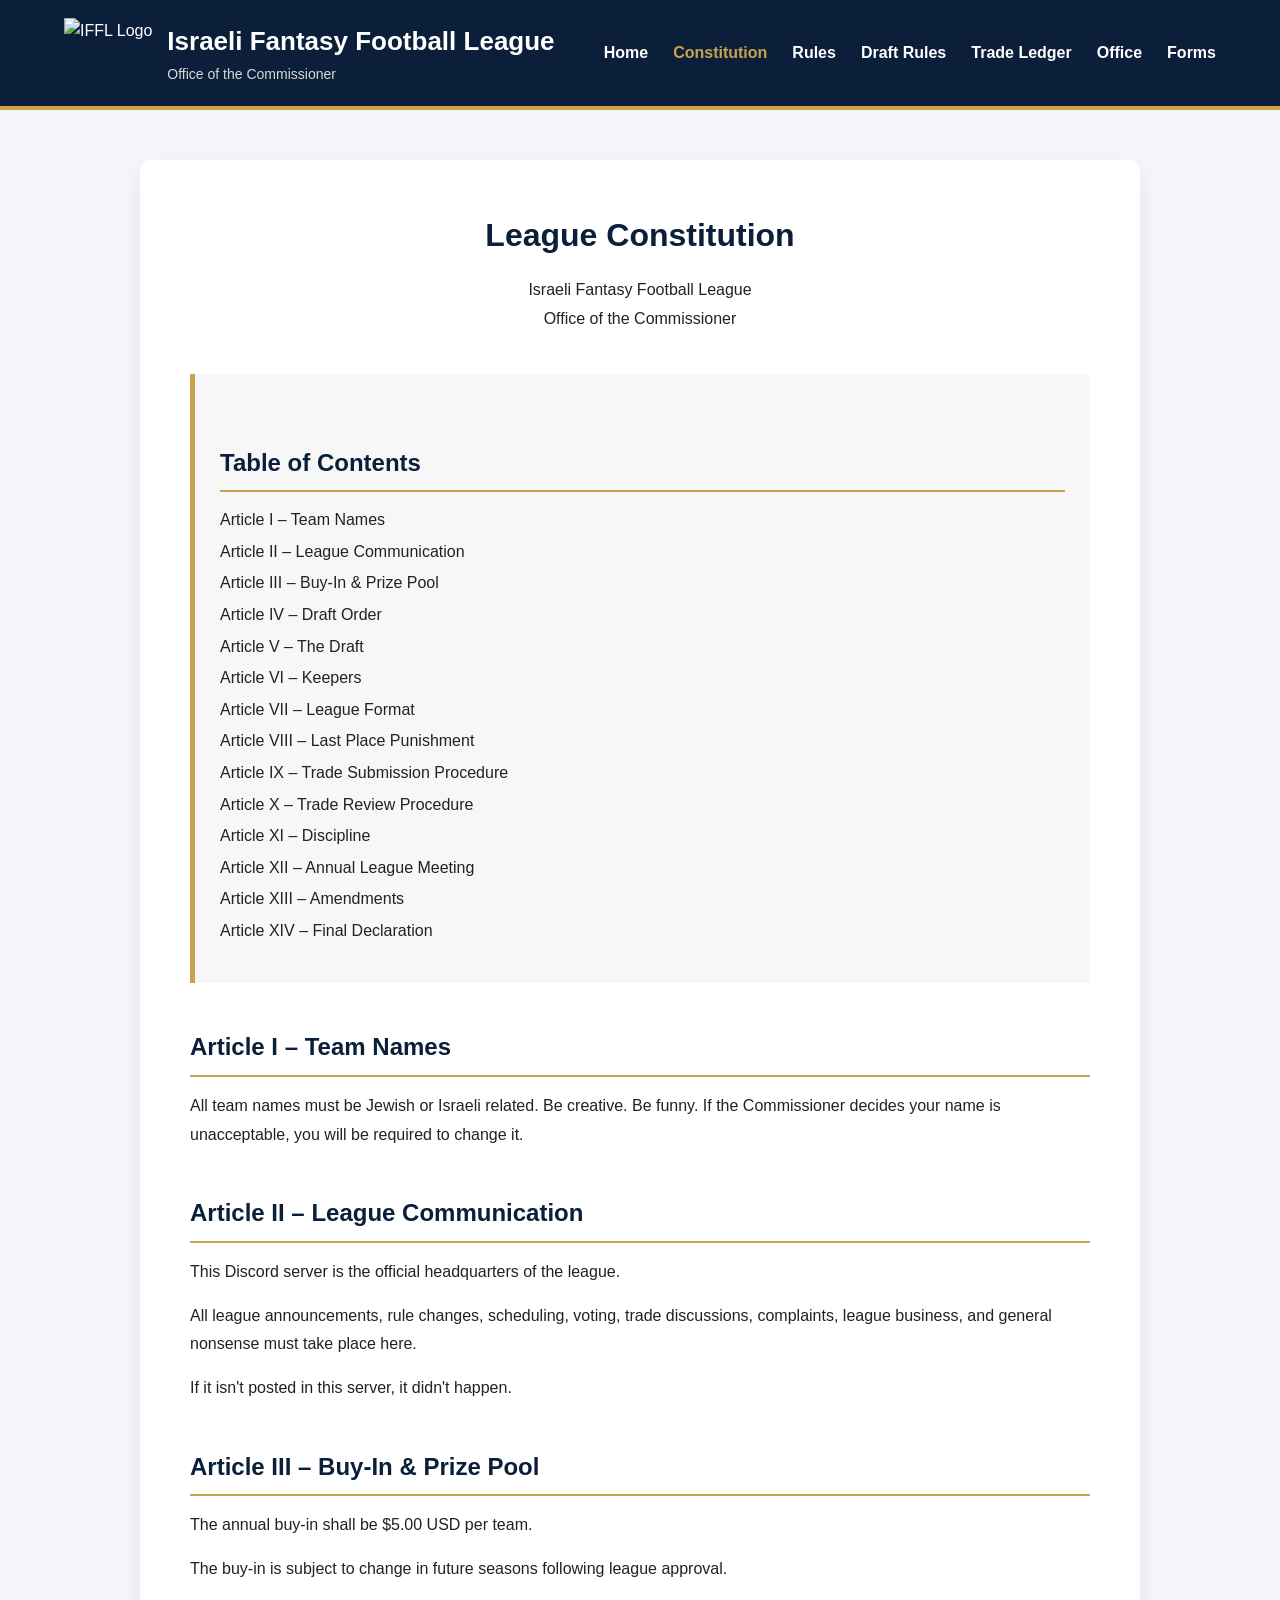
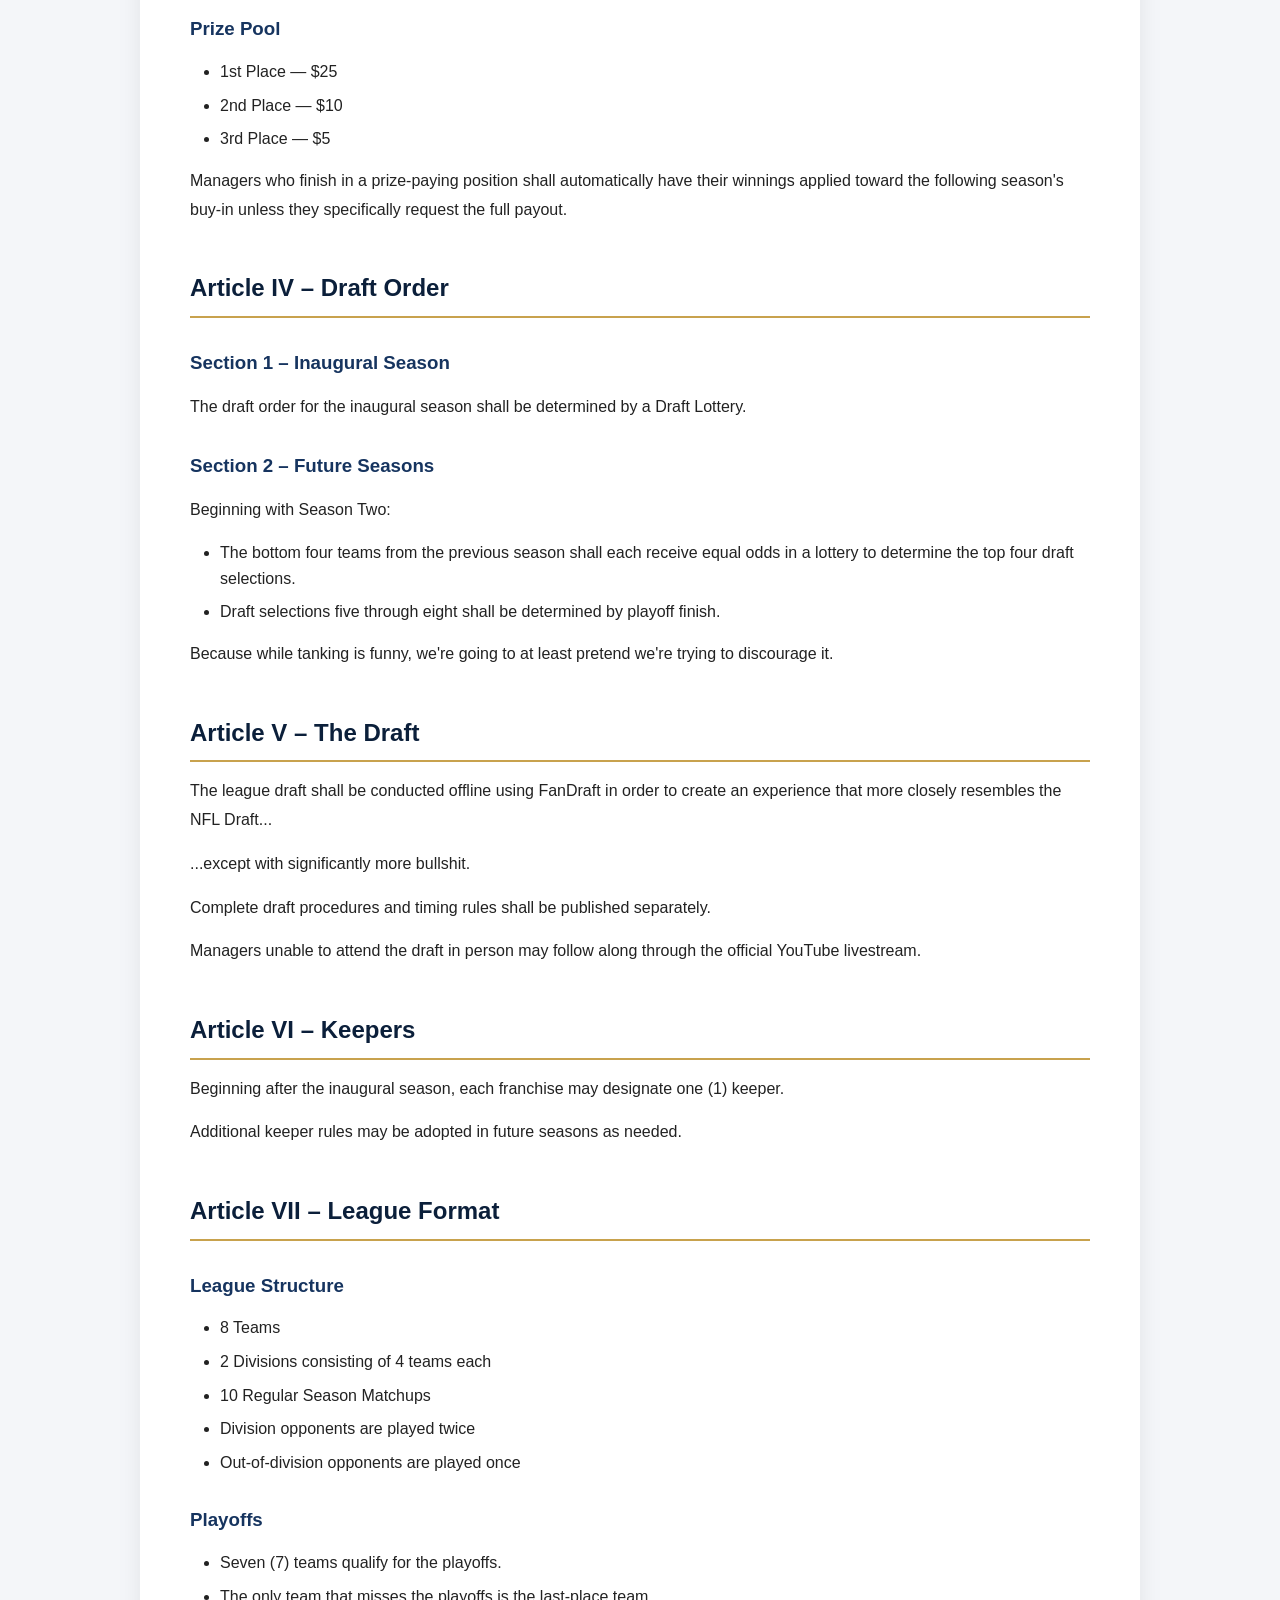
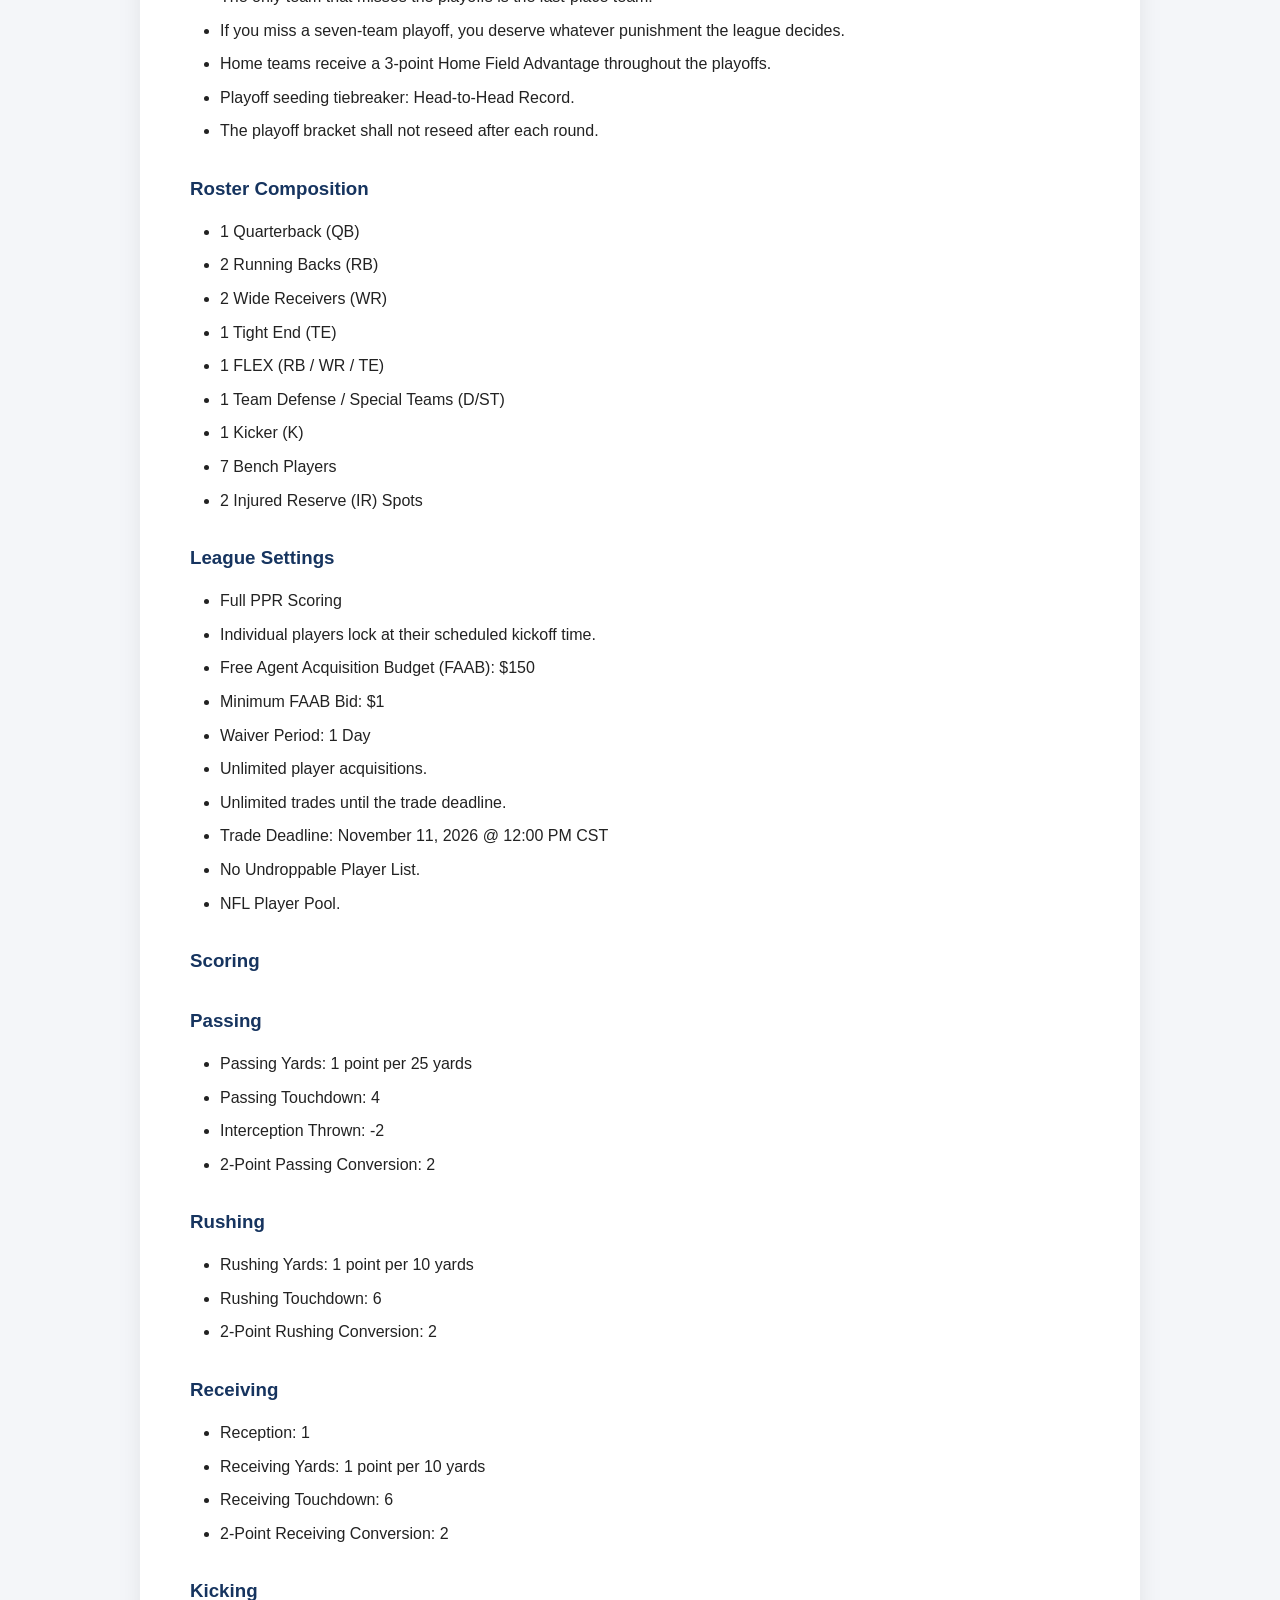
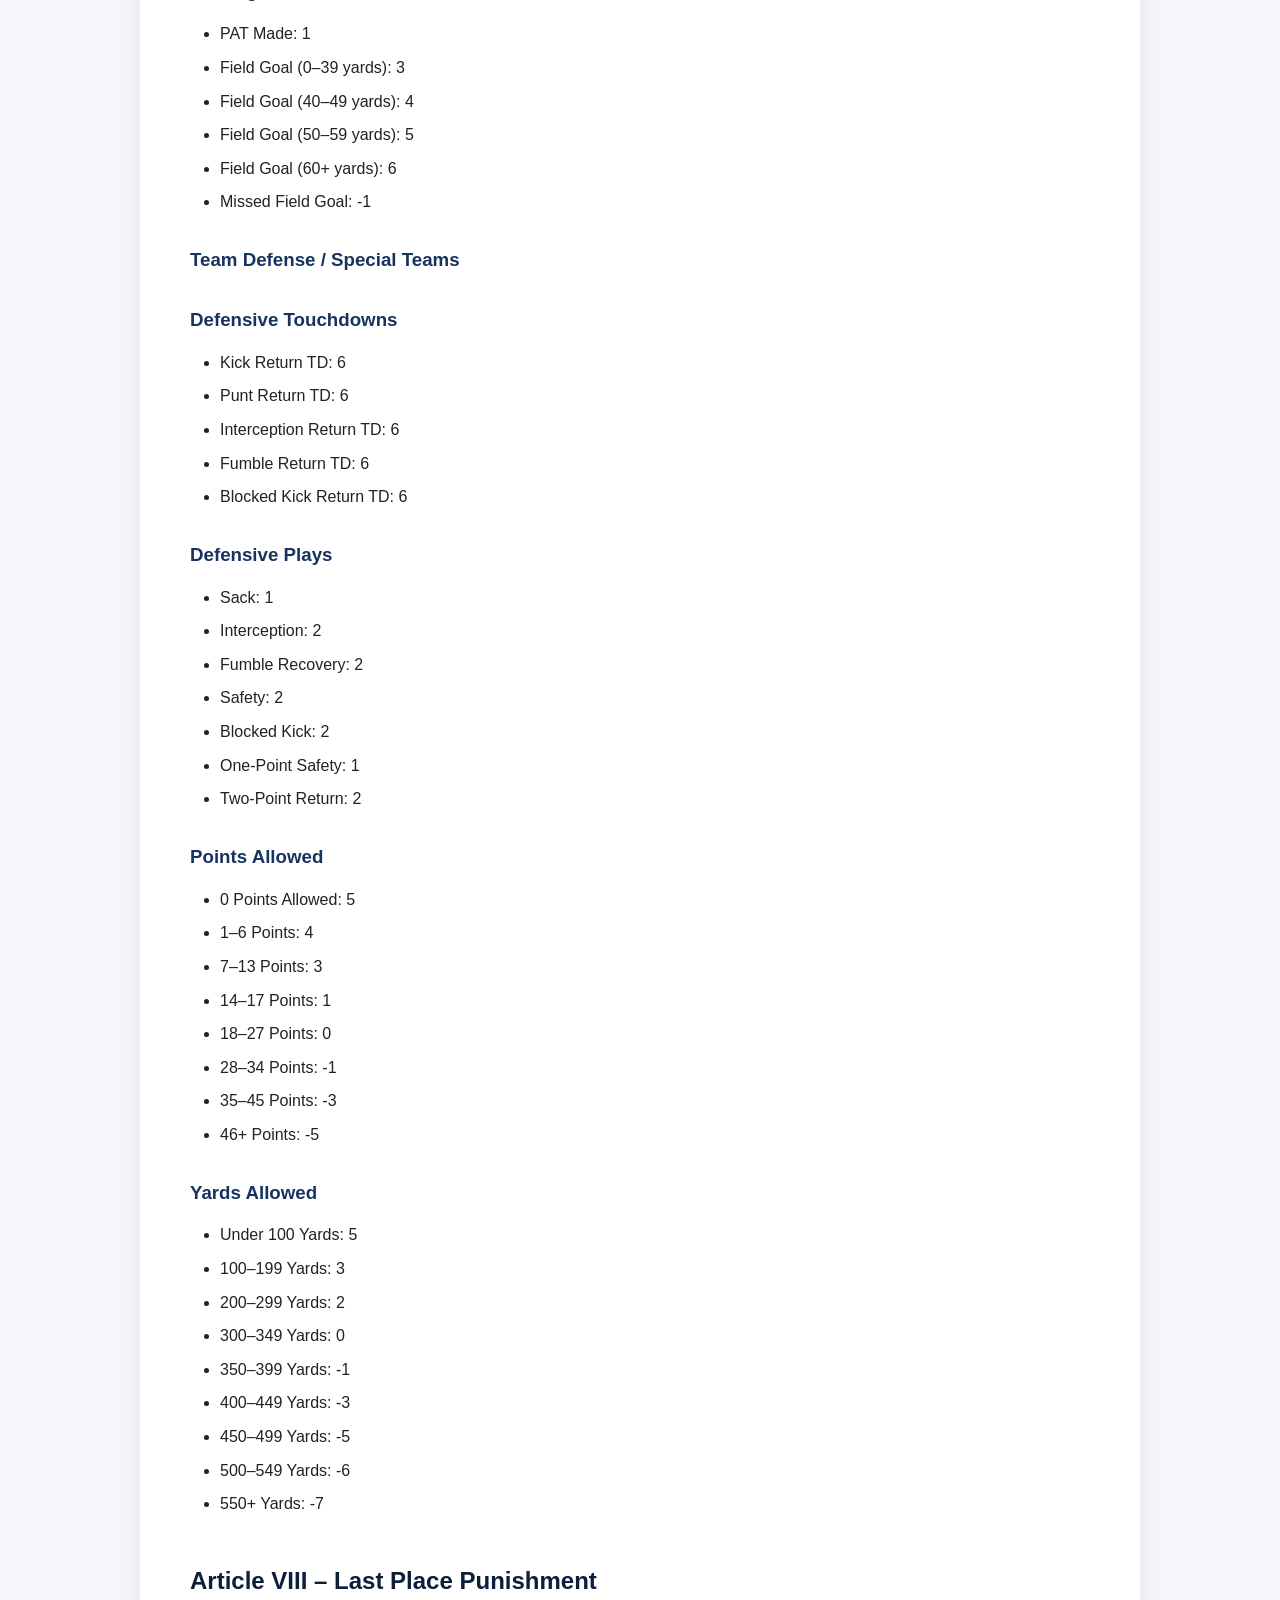
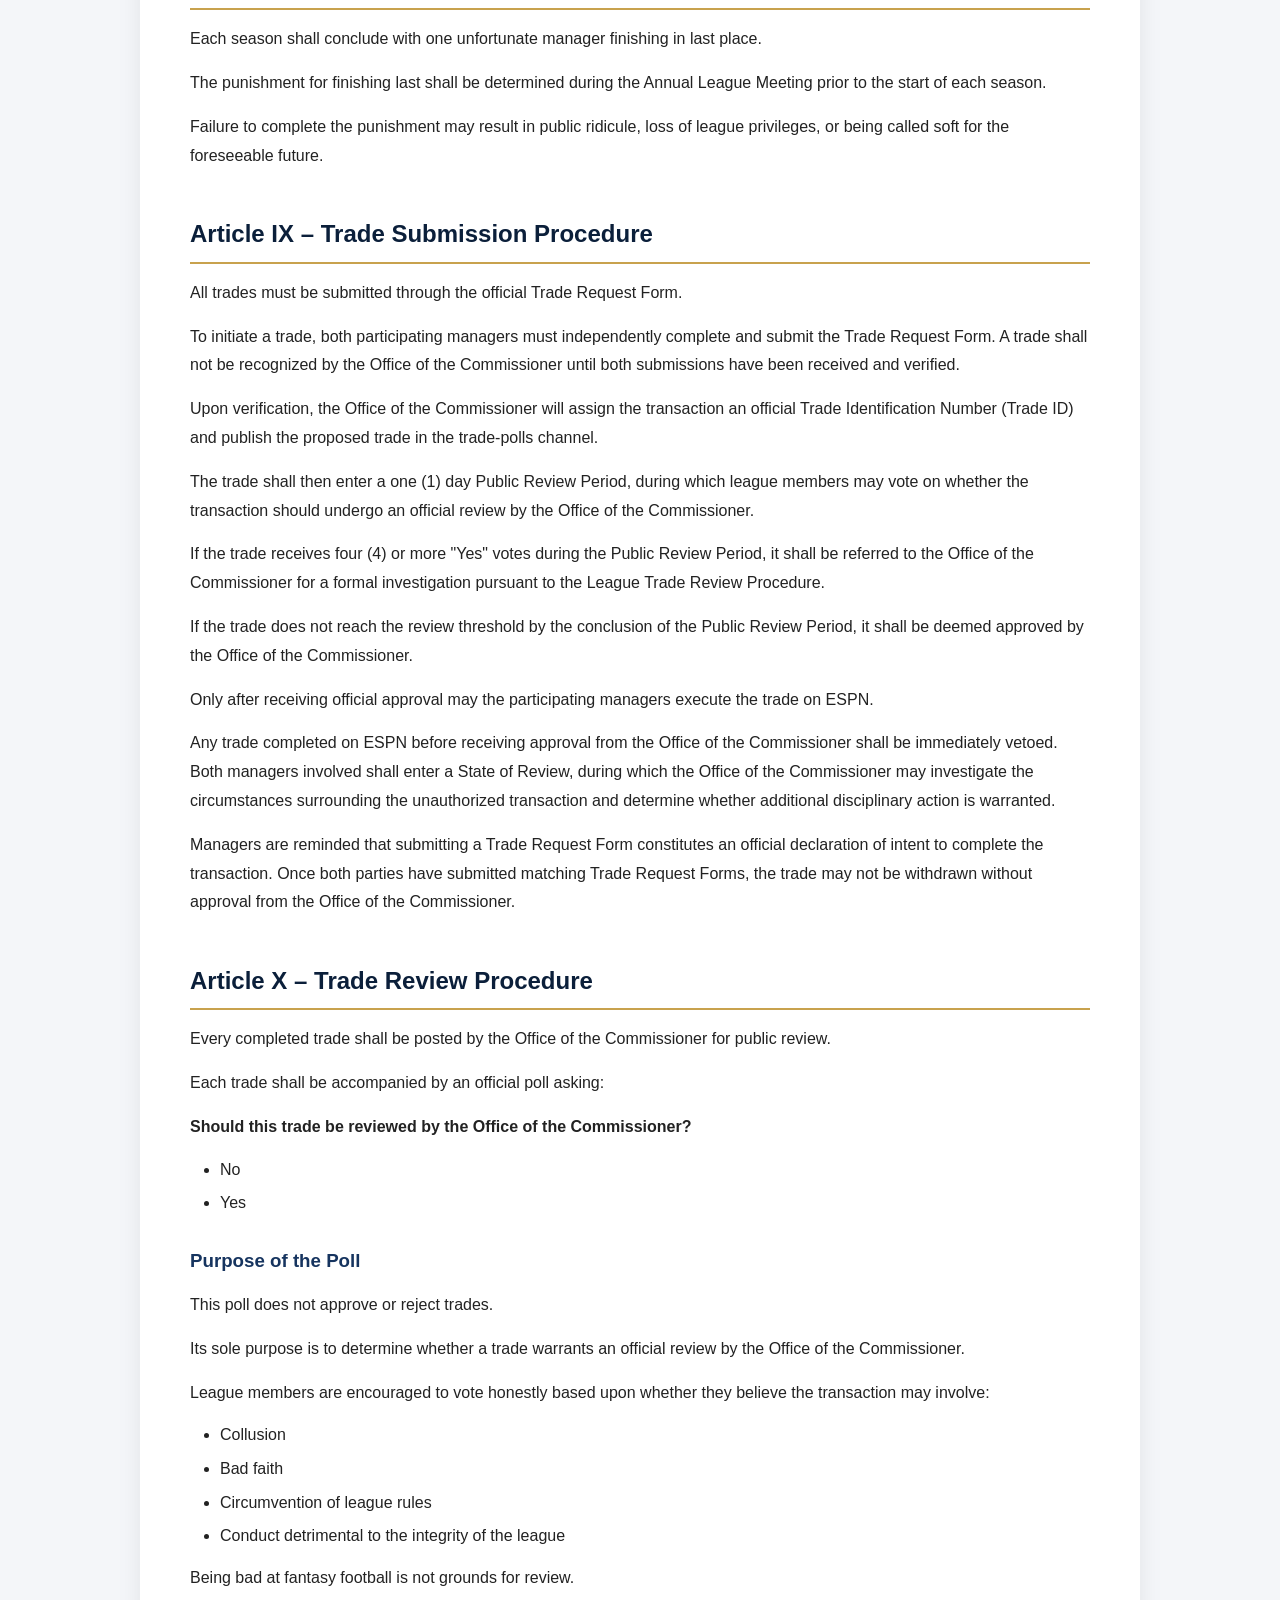
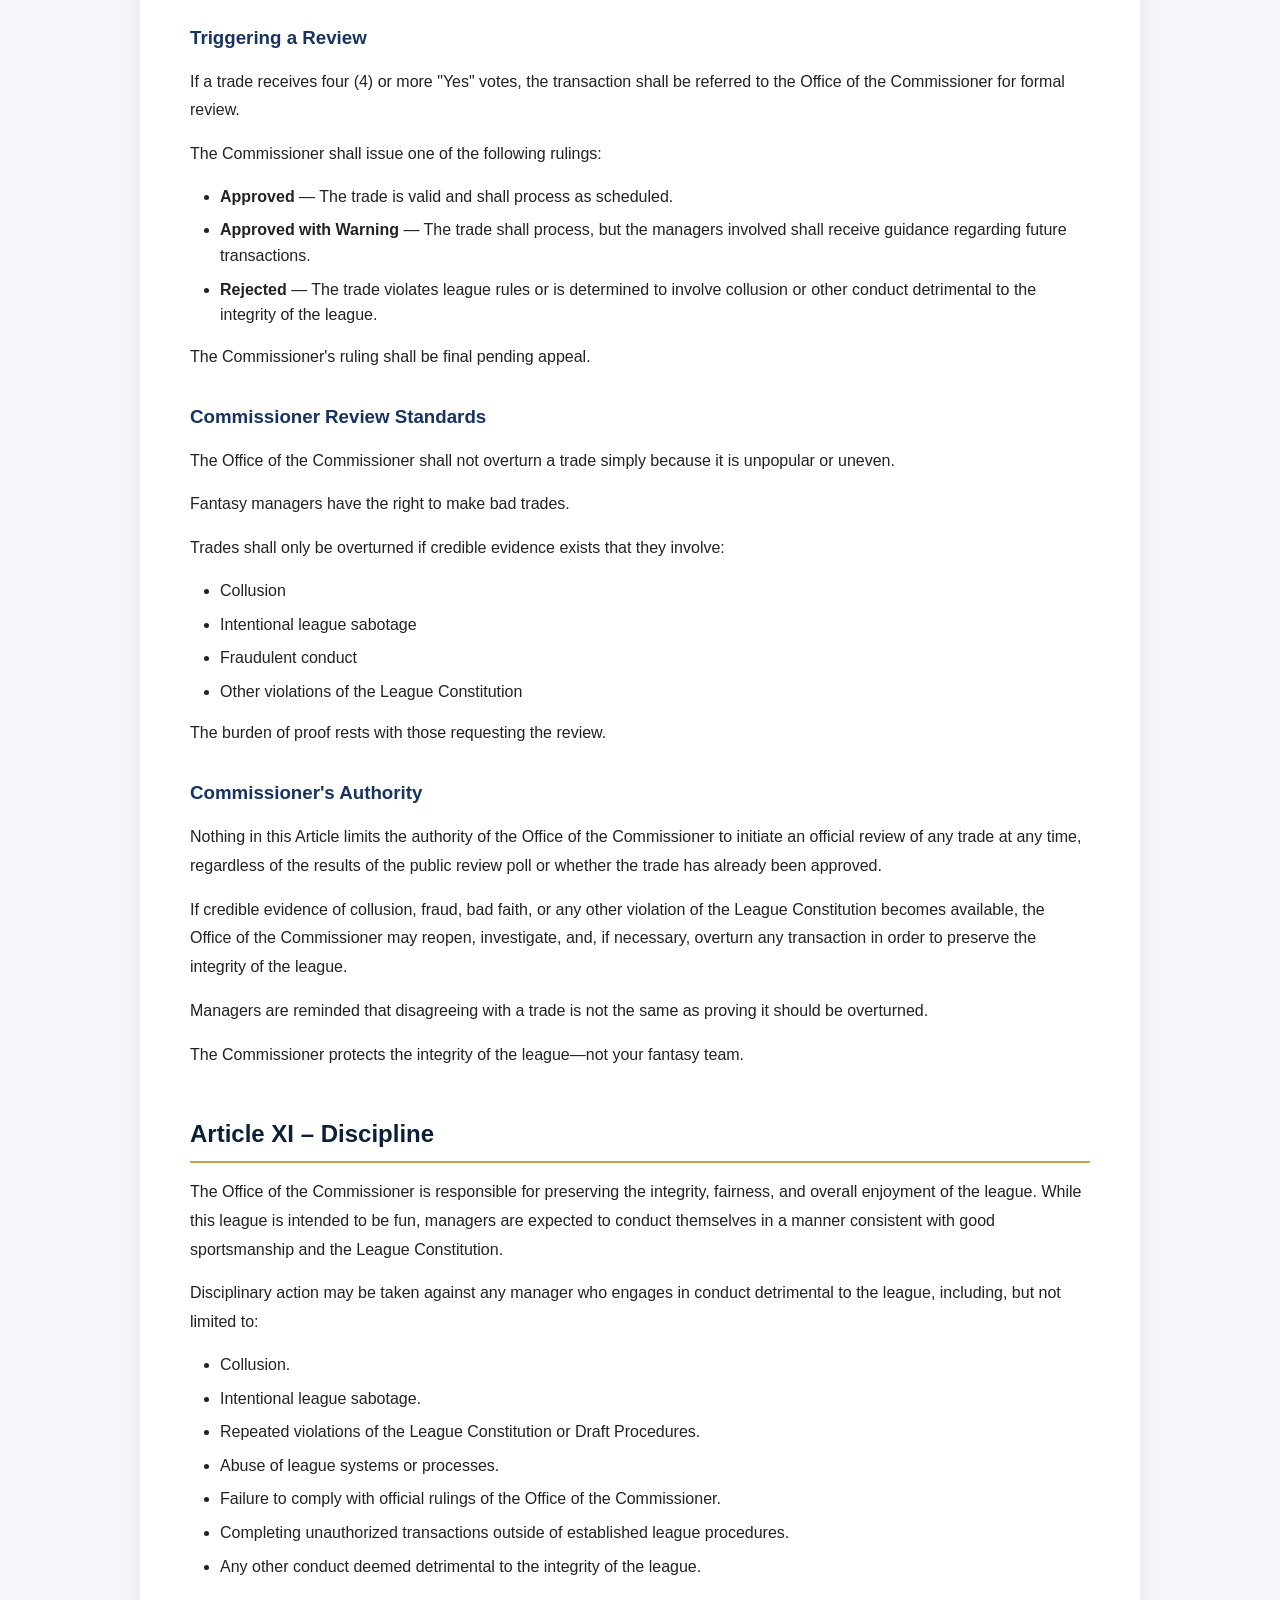
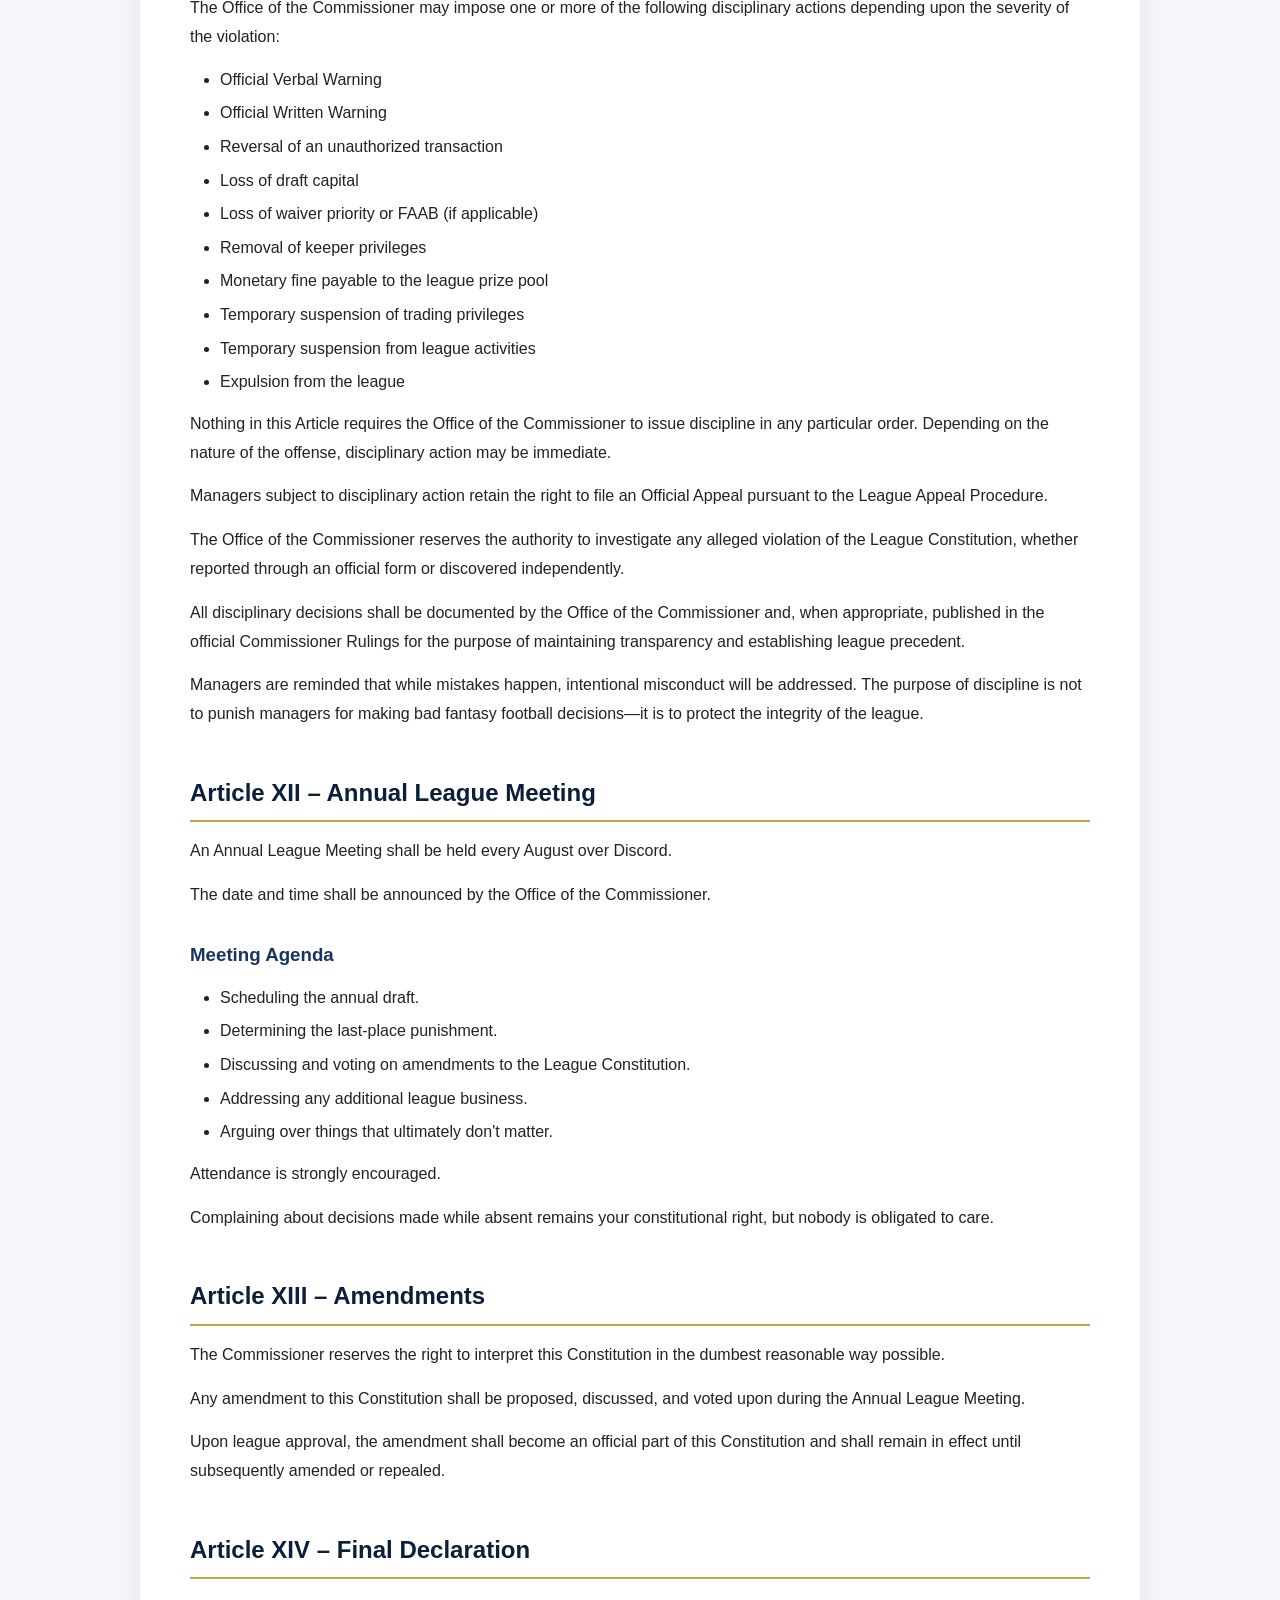
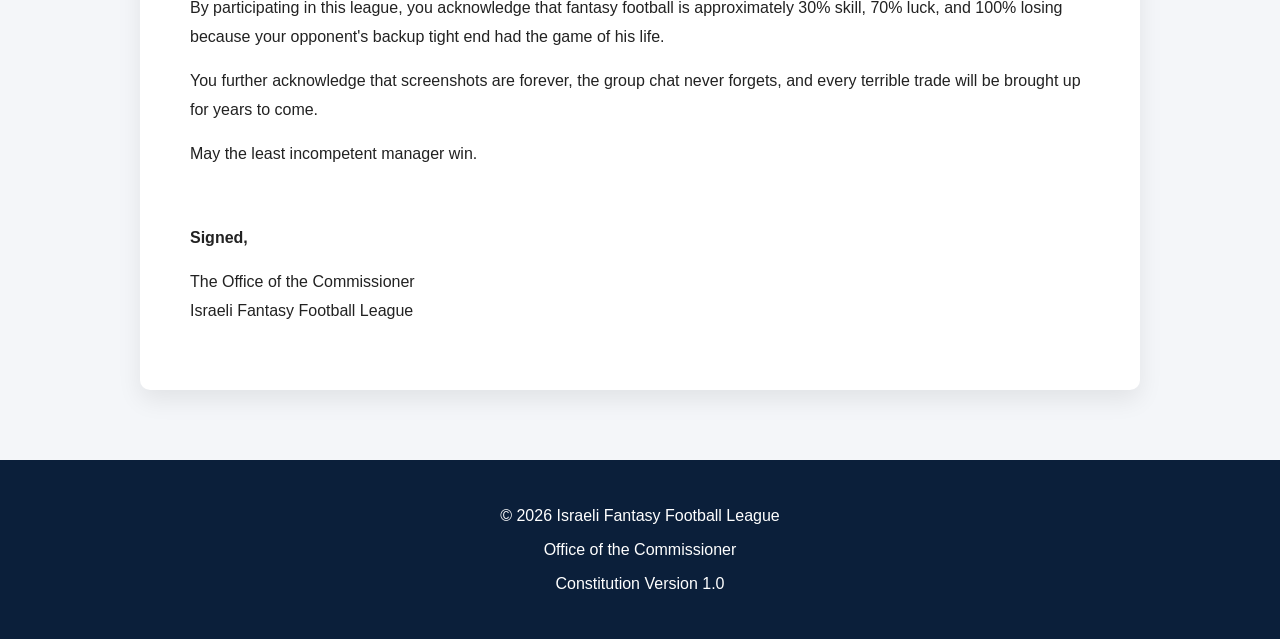
==== constitution.html @ 658b8a5c "Create constitution.html" ====
<!DOCTYPE html>
<html lang="en">

<head>

<meta charset="UTF-8">
<meta name="viewport" content="width=device-width, initial-scale=1.0">

<title>League Constitution | Israeli Fantasy Football League</title>

<link rel="stylesheet" href="css/style.css">

<style>

.document{
max-width:1000px;
margin:50px auto;
background:#fff;
padding:50px;
border-radius:10px;
box-shadow:0 10px 25px rgba(0,0,0,.08);
}

.document h1{
text-align:center;
margin-bottom:10px;
color:#0b1f3a;
}

.document h2{
margin-top:45px;
padding-bottom:8px;
border-bottom:2px solid #c8a24d;
color:#0b1f3a;
}

.document h3{
margin-top:30px;
color:#16345f;
}

.document p{
margin:15px 0;
line-height:1.8;
}

.document ul{
margin:15px 0 15px 30px;
}

.document li{
margin:8px 0;
}

.toc{
background:#f7f7f7;
padding:25px;
border-left:5px solid #c8a24d;
margin:40px 0;
}

.toc ul{
list-style:none;
margin-left:0;
}

.toc li{
margin:6px 0;
}

</style>

</head>

<body>

<header>

<div class="container">

<div class="logo">

<img src="images/logo.png" alt="IFFL Logo">

<div>

<h1>Israeli Fantasy Football League</h1>

<p>Office of the Commissioner</p>

</div>

</div>

<nav>

<ul>

<li><a href="index.html">Home</a></li>
<li><a href="constitution.html" class="active">Constitution</a></li>
<li><a href="rules.html">Rules</a></li>
<li><a href="draft-rules.html">Draft Rules</a></li>
<li><a href="trade-ledger.html">Trade Ledger</a></li>
<li><a href="office.html">Office</a></li>
<li><a href="team-info-form.html">Forms</a></li>

</ul>

</nav>

</div>

</header>

<div class="document">

<h1>League Constitution</h1>

<p style="text-align:center;">
Israeli Fantasy Football League<br>
Office of the Commissioner
</p>

<div class="toc">

<h2>Table of Contents</h2>

<ul>

<li>Article I – Team Names</li>
<li>Article II – League Communication</li>
<li>Article III – Buy-In & Prize Pool</li>
<li>Article IV – Draft Order</li>
<li>Article V – The Draft</li>
<li>Article VI – Keepers</li>
<li>Article VII – League Format</li>
<li>Article VIII – Last Place Punishment</li>
<li>Article IX – Trade Submission Procedure</li>
<li>Article X – Trade Review Procedure</li>
<li>Article XI – Discipline</li>
<li>Article XII – Annual League Meeting</li>
<li>Article XIII – Amendments</li>
<li>Article XIV – Final Declaration</li>

</ul>

</div>

<h2>Article I – Team Names</h2>

<p>

All team names must be Jewish or Israeli related. Be creative. Be funny. If the Commissioner decides your name is unacceptable, you will be required to change it.

</p>

<h2>Article II – League Communication</h2>

<p>

This Discord server is the official headquarters of the league.

</p>

<p>

All league announcements, rule changes, scheduling, voting, trade discussions, complaints, league business, and general nonsense must take place here.

</p>

<p>

If it isn't posted in this server, it didn't happen.

</p>

<h2>Article III – Buy-In & Prize Pool</h2>

<p>

The annual buy-in shall be $5.00 USD per team.

</p>

<p>

The buy-in is subject to change in future seasons following league approval.

</p>

<h3>Prize Pool</h3>

<ul>

<li>1st Place — $25</li>
<li>2nd Place — $10</li>
<li>3rd Place — $5</li>

</ul>

<p>

Managers who finish in a prize-paying position shall automatically have their winnings applied toward the following season's buy-in unless they specifically request the full payout.

</p>

<h2>Article IV – Draft Order</h2>

<h3>Section 1 – Inaugural Season</h3>

<p>

The draft order for the inaugural season shall be determined by a Draft Lottery.

</p>

<h3>Section 2 – Future Seasons</h3>

<p>

Beginning with Season Two:

</p>

<ul>

<li>The bottom four teams from the previous season shall each receive equal odds in a lottery to determine the top four draft selections.</li>

<li>Draft selections five through eight shall be determined by playoff finish.</li>

</ul>

<p>

Because while tanking is funny, we're going to at least pretend we're trying to discourage it.

</p>

<h2>Article V – The Draft</h2>

<p>

The league draft shall be conducted offline using FanDraft in order to create an experience that more closely resembles the NFL Draft...

</p>

<p>

...except with significantly more bullshit.

</p>

<p>

Complete draft procedures and timing rules shall be published separately.

</p>

<p>

Managers unable to attend the draft in person may follow along through the official YouTube livestream.

</p>

<h2>Article VI – Keepers</h2>

<p>

Beginning after the inaugural season, each franchise may designate one (1) keeper.

</p>

<p>

Additional keeper rules may be adopted in future seasons as needed.

</p>

<h2>Article VII – League Format</h2>

<h3>League Structure</h3>

<ul>

<li>8 Teams</li>
<li>2 Divisions consisting of 4 teams each</li>
<li>10 Regular Season Matchups</li>
<li>Division opponents are played twice</li>
<li>Out-of-division opponents are played once</li>

</ul>

<h3>Playoffs</h3>

<ul>

<li>Seven (7) teams qualify for the playoffs.</li>

<li>The only team that misses the playoffs is the last-place team.</li>

<li>If you miss a seven-team playoff, you deserve whatever punishment the league decides.</li>

<li>Home teams receive a 3-point Home Field Advantage throughout the playoffs.</li>

<li>Playoff seeding tiebreaker: Head-to-Head Record.</li>

<li>The playoff bracket shall not reseed after each round.</li>

</ul>

<h3>Roster Composition</h3>

<ul>

<li>1 Quarterback (QB)</li>
<li>2 Running Backs (RB)</li>
<li>2 Wide Receivers (WR)</li>
<li>1 Tight End (TE)</li>
<li>1 FLEX (RB / WR / TE)</li>
<li>1 Team Defense / Special Teams (D/ST)</li>
<li>1 Kicker (K)</li>
<li>7 Bench Players</li>
<li>2 Injured Reserve (IR) Spots</li>

</ul>

  <h3>League Settings</h3>

<ul>

<li>Full PPR Scoring</li>
<li>Individual players lock at their scheduled kickoff time.</li>
<li>Free Agent Acquisition Budget (FAAB): $150</li>
<li>Minimum FAAB Bid: $1</li>
<li>Waiver Period: 1 Day</li>
<li>Unlimited player acquisitions.</li>
<li>Unlimited trades until the trade deadline.</li>
<li>Trade Deadline: November 11, 2026 @ 12:00 PM CST</li>
<li>No Undroppable Player List.</li>
<li>NFL Player Pool.</li>

</ul>

<h3>Scoring</h3>

<h3>Passing</h3>

<ul>

<li>Passing Yards: 1 point per 25 yards</li>
<li>Passing Touchdown: 4</li>
<li>Interception Thrown: -2</li>
<li>2-Point Passing Conversion: 2</li>

</ul>

<h3>Rushing</h3>

<ul>

<li>Rushing Yards: 1 point per 10 yards</li>
<li>Rushing Touchdown: 6</li>
<li>2-Point Rushing Conversion: 2</li>

</ul>

<h3>Receiving</h3>

<ul>

<li>Reception: 1</li>
<li>Receiving Yards: 1 point per 10 yards</li>
<li>Receiving Touchdown: 6</li>
<li>2-Point Receiving Conversion: 2</li>

</ul>

<h3>Kicking</h3>

<ul>

<li>PAT Made: 1</li>
<li>Field Goal (0–39 yards): 3</li>
<li>Field Goal (40–49 yards): 4</li>
<li>Field Goal (50–59 yards): 5</li>
<li>Field Goal (60+ yards): 6</li>
<li>Missed Field Goal: -1</li>

</ul>

<h3>Team Defense / Special Teams</h3>

<h3>Defensive Touchdowns</h3>

<ul>

<li>Kick Return TD: 6</li>
<li>Punt Return TD: 6</li>
<li>Interception Return TD: 6</li>
<li>Fumble Return TD: 6</li>
<li>Blocked Kick Return TD: 6</li>

</ul>

<h3>Defensive Plays</h3>

<ul>

<li>Sack: 1</li>
<li>Interception: 2</li>
<li>Fumble Recovery: 2</li>
<li>Safety: 2</li>
<li>Blocked Kick: 2</li>
<li>One-Point Safety: 1</li>
<li>Two-Point Return: 2</li>

</ul>

<h3>Points Allowed</h3>

<ul>

<li>0 Points Allowed: 5</li>
<li>1–6 Points: 4</li>
<li>7–13 Points: 3</li>
<li>14–17 Points: 1</li>
<li>18–27 Points: 0</li>
<li>28–34 Points: -1</li>
<li>35–45 Points: -3</li>
<li>46+ Points: -5</li>

</ul>

<h3>Yards Allowed</h3>

<ul>

<li>Under 100 Yards: 5</li>
<li>100–199 Yards: 3</li>
<li>200–299 Yards: 2</li>
<li>300–349 Yards: 0</li>
<li>350–399 Yards: -1</li>
<li>400–449 Yards: -3</li>
<li>450–499 Yards: -5</li>
<li>500–549 Yards: -6</li>
<li>550+ Yards: -7</li>

</ul>

<h2>Article VIII – Last Place Punishment</h2>

<p>

Each season shall conclude with one unfortunate manager finishing in last place.

</p>

<p>

The punishment for finishing last shall be determined during the Annual League Meeting prior to the start of each season.

</p>

<p>

Failure to complete the punishment may result in public ridicule, loss of league privileges, or being called soft for the foreseeable future.

</p>

<h2>Article IX – Trade Submission Procedure</h2>

<p>

All trades must be submitted through the official Trade Request Form.

</p>

<p>

To initiate a trade, both participating managers must independently complete and submit the Trade Request Form. A trade shall not be recognized by the Office of the Commissioner until both submissions have been received and verified.

</p>

<p>

Upon verification, the Office of the Commissioner will assign the transaction an official Trade Identification Number (Trade ID) and publish the proposed trade in the trade-polls channel.

</p>

<p>

The trade shall then enter a one (1) day Public Review Period, during which league members may vote on whether the transaction should undergo an official review by the Office of the Commissioner.

</p>

<p>

If the trade receives four (4) or more "Yes" votes during the Public Review Period, it shall be referred to the Office of the Commissioner for a formal investigation pursuant to the League Trade Review Procedure.

</p>

<p>

If the trade does not reach the review threshold by the conclusion of the Public Review Period, it shall be deemed approved by the Office of the Commissioner.

</p>

<p>

Only after receiving official approval may the participating managers execute the trade on ESPN.

</p>

<p>

Any trade completed on ESPN before receiving approval from the Office of the Commissioner shall be immediately vetoed. Both managers involved shall enter a State of Review, during which the Office of the Commissioner may investigate the circumstances surrounding the unauthorized transaction and determine whether additional disciplinary action is warranted.

</p>

<p>

Managers are reminded that submitting a Trade Request Form constitutes an official declaration of intent to complete the transaction. Once both parties have submitted matching Trade Request Forms, the trade may not be withdrawn without approval from the Office of the Commissioner.

</p>

  <h2>Article X – Trade Review Procedure</h2>

<p>

Every completed trade shall be posted by the Office of the Commissioner for public review.

</p>

<p>

Each trade shall be accompanied by an official poll asking:

</p>

<p><strong>Should this trade be reviewed by the Office of the Commissioner?</strong></p>

<ul>

<li>No</li>
<li>Yes</li>

</ul>

<h3>Purpose of the Poll</h3>

<p>

This poll does not approve or reject trades.

</p>

<p>

Its sole purpose is to determine whether a trade warrants an official review by the Office of the Commissioner.

</p>

<p>

League members are encouraged to vote honestly based upon whether they believe the transaction may involve:

</p>

<ul>

<li>Collusion</li>
<li>Bad faith</li>
<li>Circumvention of league rules</li>
<li>Conduct detrimental to the integrity of the league</li>

</ul>

<p>

Being bad at fantasy football is not grounds for review.

</p>

<h3>Triggering a Review</h3>

<p>

If a trade receives four (4) or more "Yes" votes, the transaction shall be referred to the Office of the Commissioner for formal review.

</p>

<p>

The Commissioner shall issue one of the following rulings:

</p>

<ul>

<li><strong>Approved</strong> — The trade is valid and shall process as scheduled.</li>

<li><strong>Approved with Warning</strong> — The trade shall process, but the managers involved shall receive guidance regarding future transactions.</li>

<li><strong>Rejected</strong> — The trade violates league rules or is determined to involve collusion or other conduct detrimental to the integrity of the league.</li>

</ul>

<p>

The Commissioner's ruling shall be final pending appeal.

</p>

<h3>Commissioner Review Standards</h3>

<p>

The Office of the Commissioner shall not overturn a trade simply because it is unpopular or uneven.

</p>

<p>

Fantasy managers have the right to make bad trades.

</p>

<p>

Trades shall only be overturned if credible evidence exists that they involve:

</p>

<ul>

<li>Collusion</li>
<li>Intentional league sabotage</li>
<li>Fraudulent conduct</li>
<li>Other violations of the League Constitution</li>

</ul>

<p>

The burden of proof rests with those requesting the review.

</p>

<h3>Commissioner's Authority</h3>

<p>

Nothing in this Article limits the authority of the Office of the Commissioner to initiate an official review of any trade at any time, regardless of the results of the public review poll or whether the trade has already been approved.

</p>

<p>

If credible evidence of collusion, fraud, bad faith, or any other violation of the League Constitution becomes available, the Office of the Commissioner may reopen, investigate, and, if necessary, overturn any transaction in order to preserve the integrity of the league.

</p>

<p>

Managers are reminded that disagreeing with a trade is not the same as proving it should be overturned.

</p>

<p>

The Commissioner protects the integrity of the league—not your fantasy team.

</p>

<h2>Article XI – Discipline</h2>

<p>

The Office of the Commissioner is responsible for preserving the integrity, fairness, and overall enjoyment of the league. While this league is intended to be fun, managers are expected to conduct themselves in a manner consistent with good sportsmanship and the League Constitution.

</p>

<p>

Disciplinary action may be taken against any manager who engages in conduct detrimental to the league, including, but not limited to:

</p>

<ul>

<li>Collusion.</li>
<li>Intentional league sabotage.</li>
<li>Repeated violations of the League Constitution or Draft Procedures.</li>
<li>Abuse of league systems or processes.</li>
<li>Failure to comply with official rulings of the Office of the Commissioner.</li>
<li>Completing unauthorized transactions outside of established league procedures.</li>
<li>Any other conduct deemed detrimental to the integrity of the league.</li>

</ul>

<p>

The Office of the Commissioner may impose one or more of the following disciplinary actions depending upon the severity of the violation:

</p>

<ul>

<li>Official Verbal Warning</li>
<li>Official Written Warning</li>
<li>Reversal of an unauthorized transaction</li>
<li>Loss of draft capital</li>
<li>Loss of waiver priority or FAAB (if applicable)</li>
<li>Removal of keeper privileges</li>
<li>Monetary fine payable to the league prize pool</li>
<li>Temporary suspension of trading privileges</li>
<li>Temporary suspension from league activities</li>
<li>Expulsion from the league</li>

</ul>

<p>

Nothing in this Article requires the Office of the Commissioner to issue discipline in any particular order. Depending on the nature of the offense, disciplinary action may be immediate.

</p>

<p>

Managers subject to disciplinary action retain the right to file an Official Appeal pursuant to the League Appeal Procedure.

</p>

<p>

The Office of the Commissioner reserves the authority to investigate any alleged violation of the League Constitution, whether reported through an official form or discovered independently.

</p>

<p>

All disciplinary decisions shall be documented by the Office of the Commissioner and, when appropriate, published in the official Commissioner Rulings for the purpose of maintaining transparency and establishing league precedent.

</p>

<p>

Managers are reminded that while mistakes happen, intentional misconduct will be addressed. The purpose of discipline is not to punish managers for making bad fantasy football decisions—it is to protect the integrity of the league.

</p>

  <h2>Article XII – Annual League Meeting</h2>

<p>

An Annual League Meeting shall be held every August over Discord.

</p>

<p>

The date and time shall be announced by the Office of the Commissioner.

</p>

<h3>Meeting Agenda</h3>

<ul>

<li>Scheduling the annual draft.</li>
<li>Determining the last-place punishment.</li>
<li>Discussing and voting on amendments to the League Constitution.</li>
<li>Addressing any additional league business.</li>
<li>Arguing over things that ultimately don't matter.</li>

</ul>

<p>

Attendance is strongly encouraged.

</p>

<p>

Complaining about decisions made while absent remains your constitutional right, but nobody is obligated to care.

</p>

<h2>Article XIII – Amendments</h2>

<p>

The Commissioner reserves the right to interpret this Constitution in the dumbest reasonable way possible.

</p>

<p>

Any amendment to this Constitution shall be proposed, discussed, and voted upon during the Annual League Meeting.

</p>

<p>

Upon league approval, the amendment shall become an official part of this Constitution and shall remain in effect until subsequently amended or repealed.

</p>

<h2>Article XIV – Final Declaration</h2>

<p>

By participating in this league, you acknowledge that fantasy football is approximately 30% skill, 70% luck, and 100% losing because your opponent's backup tight end had the game of his life.

</p>

<p>

You further acknowledge that screenshots are forever, the group chat never forgets, and every terrible trade will be brought up for years to come.

</p>

<p>

May the least incompetent manager win.

</p>

<br>

<p>

<strong>Signed,</strong>

</p>

<p>

The Office of the Commissioner

<br>

Israeli Fantasy Football League

</p>

</div>

<footer>

<div class="container">

<p>

© 2026 Israeli Fantasy Football League

</p>

<p>

Office of the Commissioner

</p>

<p>

Constitution Version 1.0

</p>

</div>

</footer>

</body>

</html>
---- css/style.css ----
/* ==========================================================
   Israeli Fantasy Football League
   Official Website Stylesheet
   Version 1.0
========================================================== */

*{
    margin:0;
    padding:0;
    box-sizing:border-box;
}

html{
    scroll-behavior:smooth;
}

body{

    font-family:Arial, Helvetica, sans-serif;

    background:#f4f6f9;

    color:#222;

    line-height:1.6;

}

/* ========================= */

.container{

    width:90%;

    max-width:1200px;

    margin:auto;

}

/* ========================= */

header{

    background:#0b1f3a;

    color:white;

    padding:18px 0;

    border-bottom:4px solid #c8a24d;

}

header .container{

    display:flex;

    justify-content:space-between;

    align-items:center;

    flex-wrap:wrap;

}

.logo{

    display:flex;

    align-items:center;

    gap:15px;

}

.logo img{

    height:70px;

}

.logo h1{

    font-size:26px;

}

.logo p{

    color:#d8d8d8;

    font-size:14px;

}

nav ul{

    display:flex;

    gap:25px;

    list-style:none;

}

nav a{

    color:white;

    text-decoration:none;

    font-weight:bold;

    transition:.25s;

}

nav a:hover{

    color:#c8a24d;

}

nav a.active{

    color:#c8a24d;

}

/* ========================= */

.hero{

    background:white;

    padding:90px 20px;

    text-align:center;

    border-bottom:1px solid #ddd;

}

.hero h2{

    color:#666;

    font-weight:400;

    margin-bottom:15px;

}

.hero h1{

    font-size:54px;

    color:#0b1f3a;

    margin-bottom:25px;

}

.hero p{

    max-width:750px;

    margin:auto;

    font-size:20px;

    color:#555;

}

.hero-buttons{

    margin-top:45px;

}

/* ========================= */

.button{

    display:inline-block;

    background:#0b1f3a;

    color:white;

    text-decoration:none;

    padding:14px 28px;

    border-radius:6px;

    margin:8px;

    transition:.25s;

    font-weight:bold;

}

.button:hover{

    background:#16345f;

}

.button.secondary{

    background:#c8a24d;

    color:#111;

}

.button.secondary:hover{

    background:#d9b96b;

}

/* ========================= */

.cards{

    padding:70px 0;

}

.cards h2{

    text-align:center;

    color:#0b1f3a;

    margin-bottom:45px;

    font-size:34px;

}

.card-grid{

    display:grid;

    grid-template-columns:repeat(auto-fit,minmax(280px,1fr));

    gap:30px;

}

.card{

    background:white;

    padding:30px;

    border-radius:10px;

    text-decoration:none;

    color:#222;

    border-top:5px solid #c8a24d;

    box-shadow:0 8px 20px rgba(0,0,0,.08);

    transition:.25s;

}

.card:hover{

    transform:translateY(-6px);

}

.card h3{

    color:#0b1f3a;

    margin-bottom:15px;

}

.card p{

    color:#666;

}

/* ========================= */

.about{

    background:white;

    padding:80px 0;

    text-align:center;

}

.about h2{

    color:#0b1f3a;

    margin-bottom:25px;

    font-size:34px;

}

.about p{

    max-width:850px;

    margin:auto;

    font-size:18px;

}

/* ========================= */

footer{

    background:#0b1f3a;

    color:white;

    text-align:center;

    padding:35px 0;

    margin-top:70px;

}

footer p{

    margin:8px;

}

/* ========================= */

@media(max-width:900px){

header .container{

    flex-direction:column;

    gap:25px;

}

nav ul{

    flex-wrap:wrap;

    justify-content:center;

}

.hero h1{

    font-size:40px;

}

.hero p{

    font-size:18px;

}

}
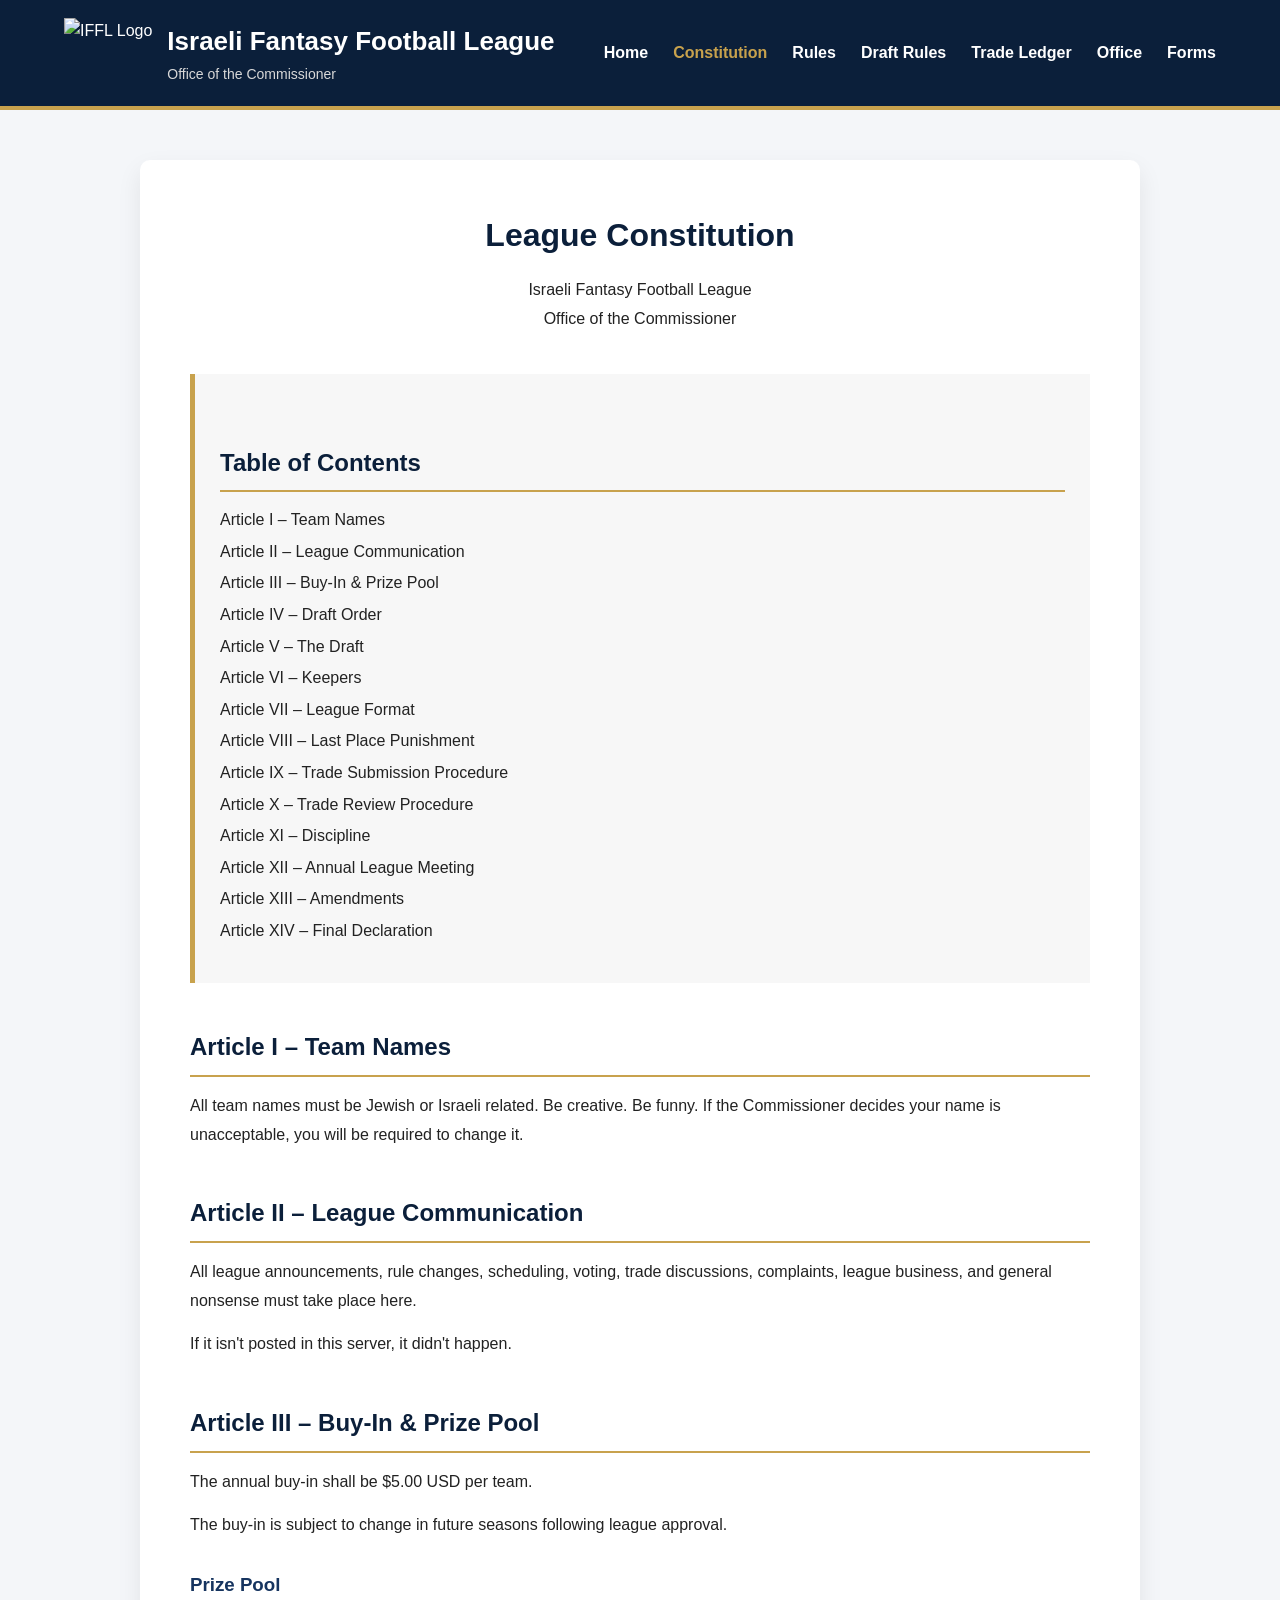
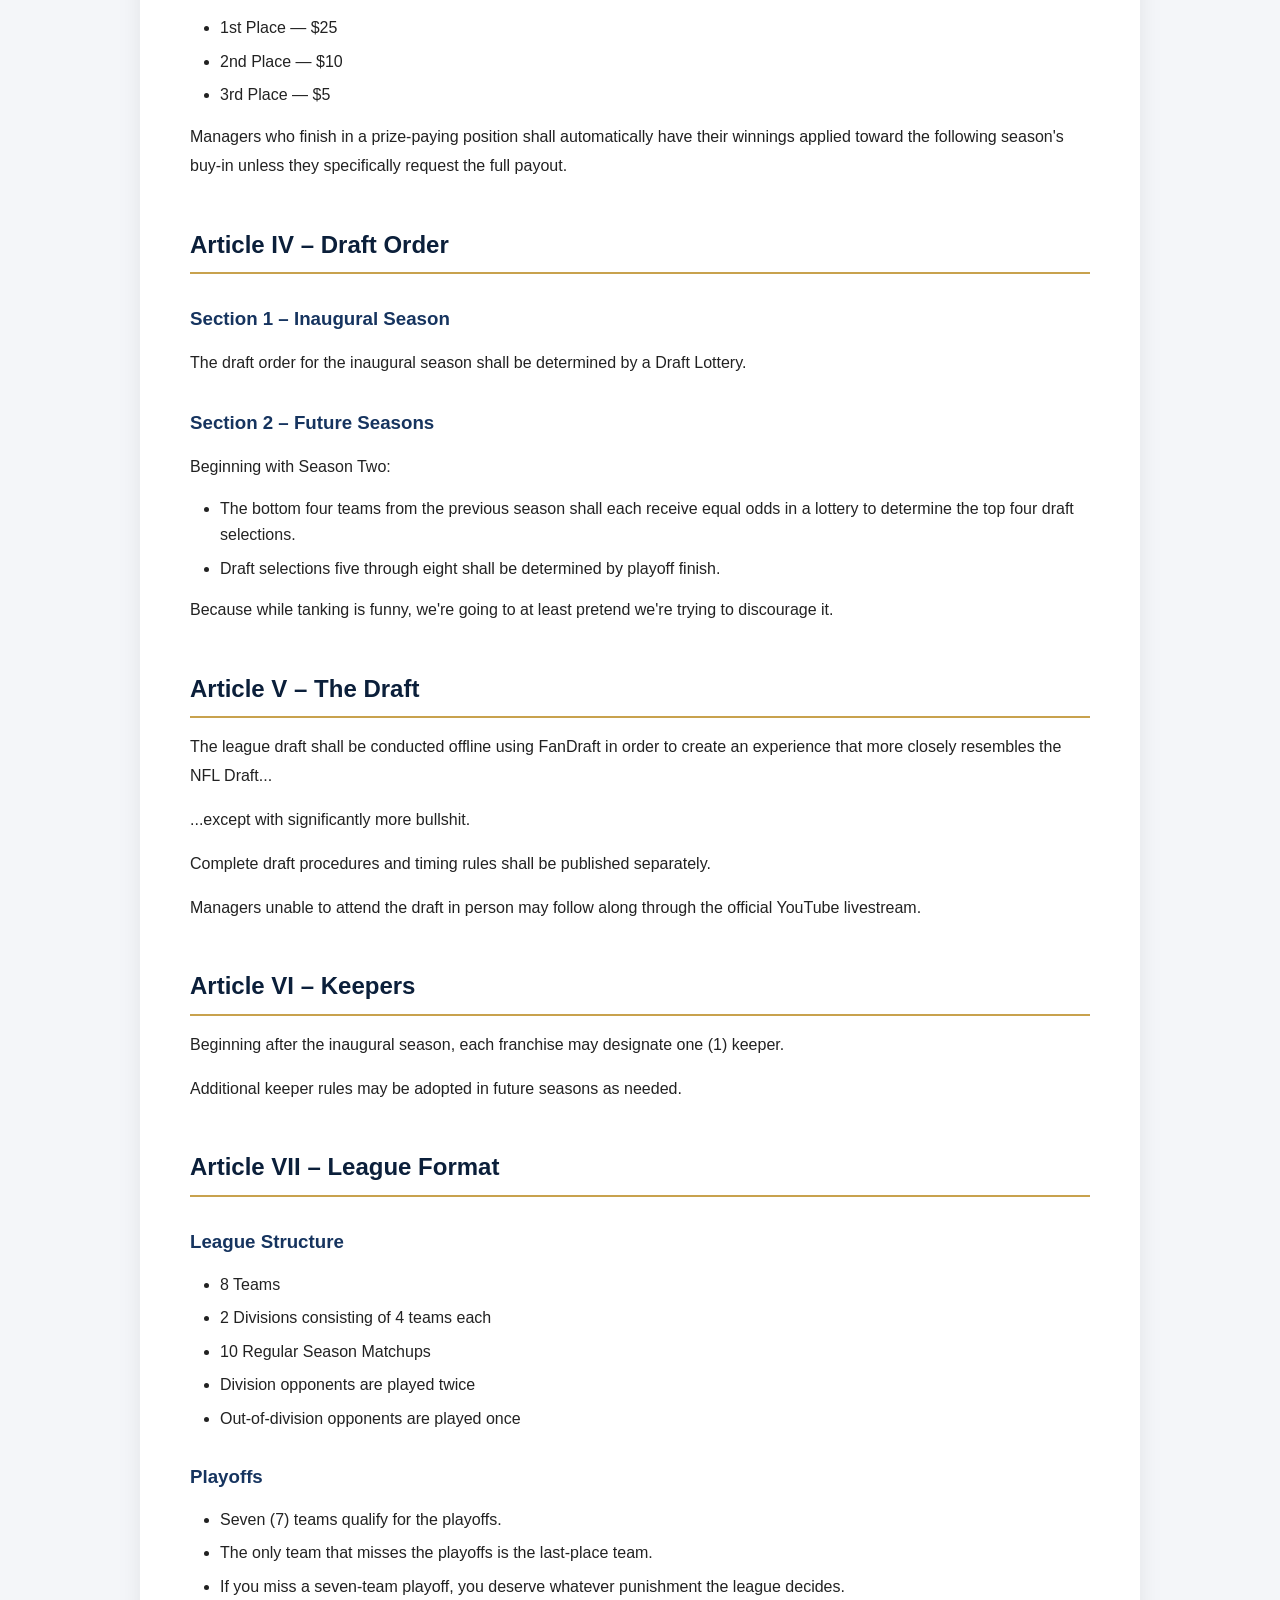
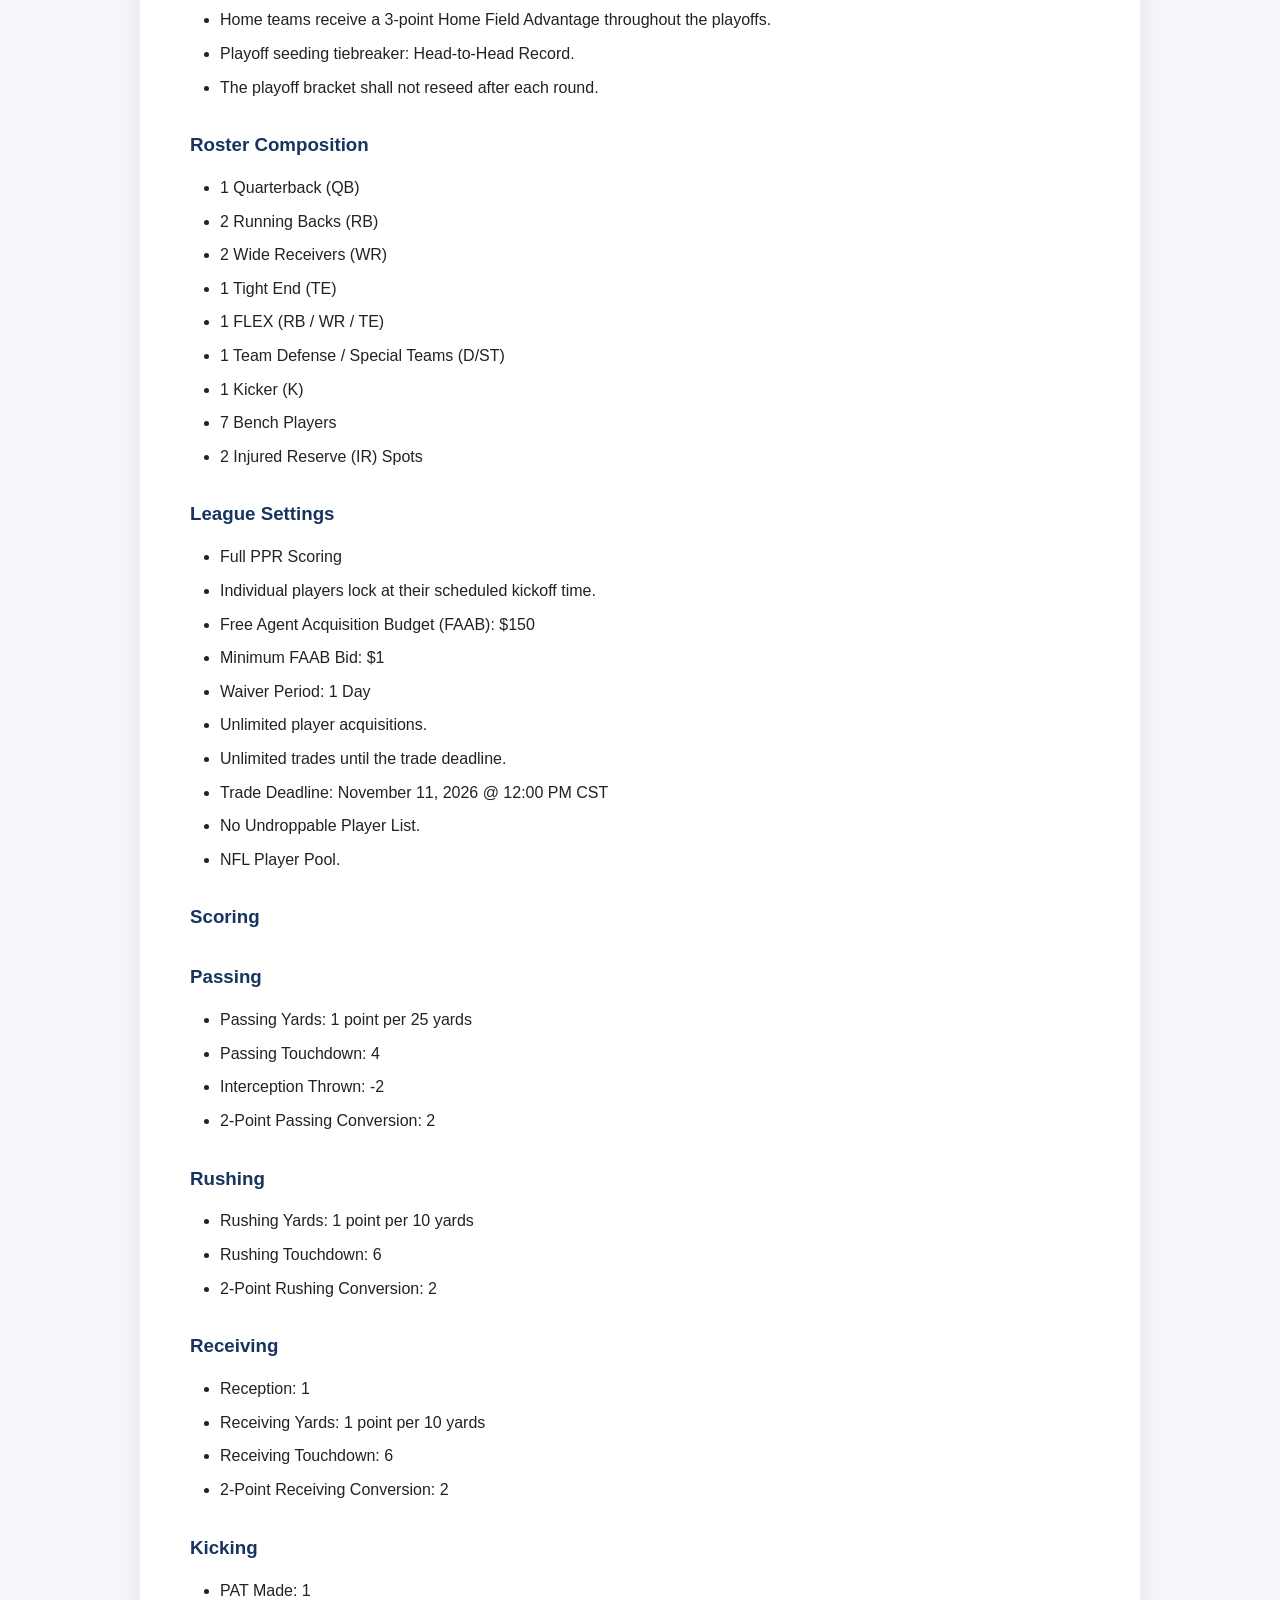
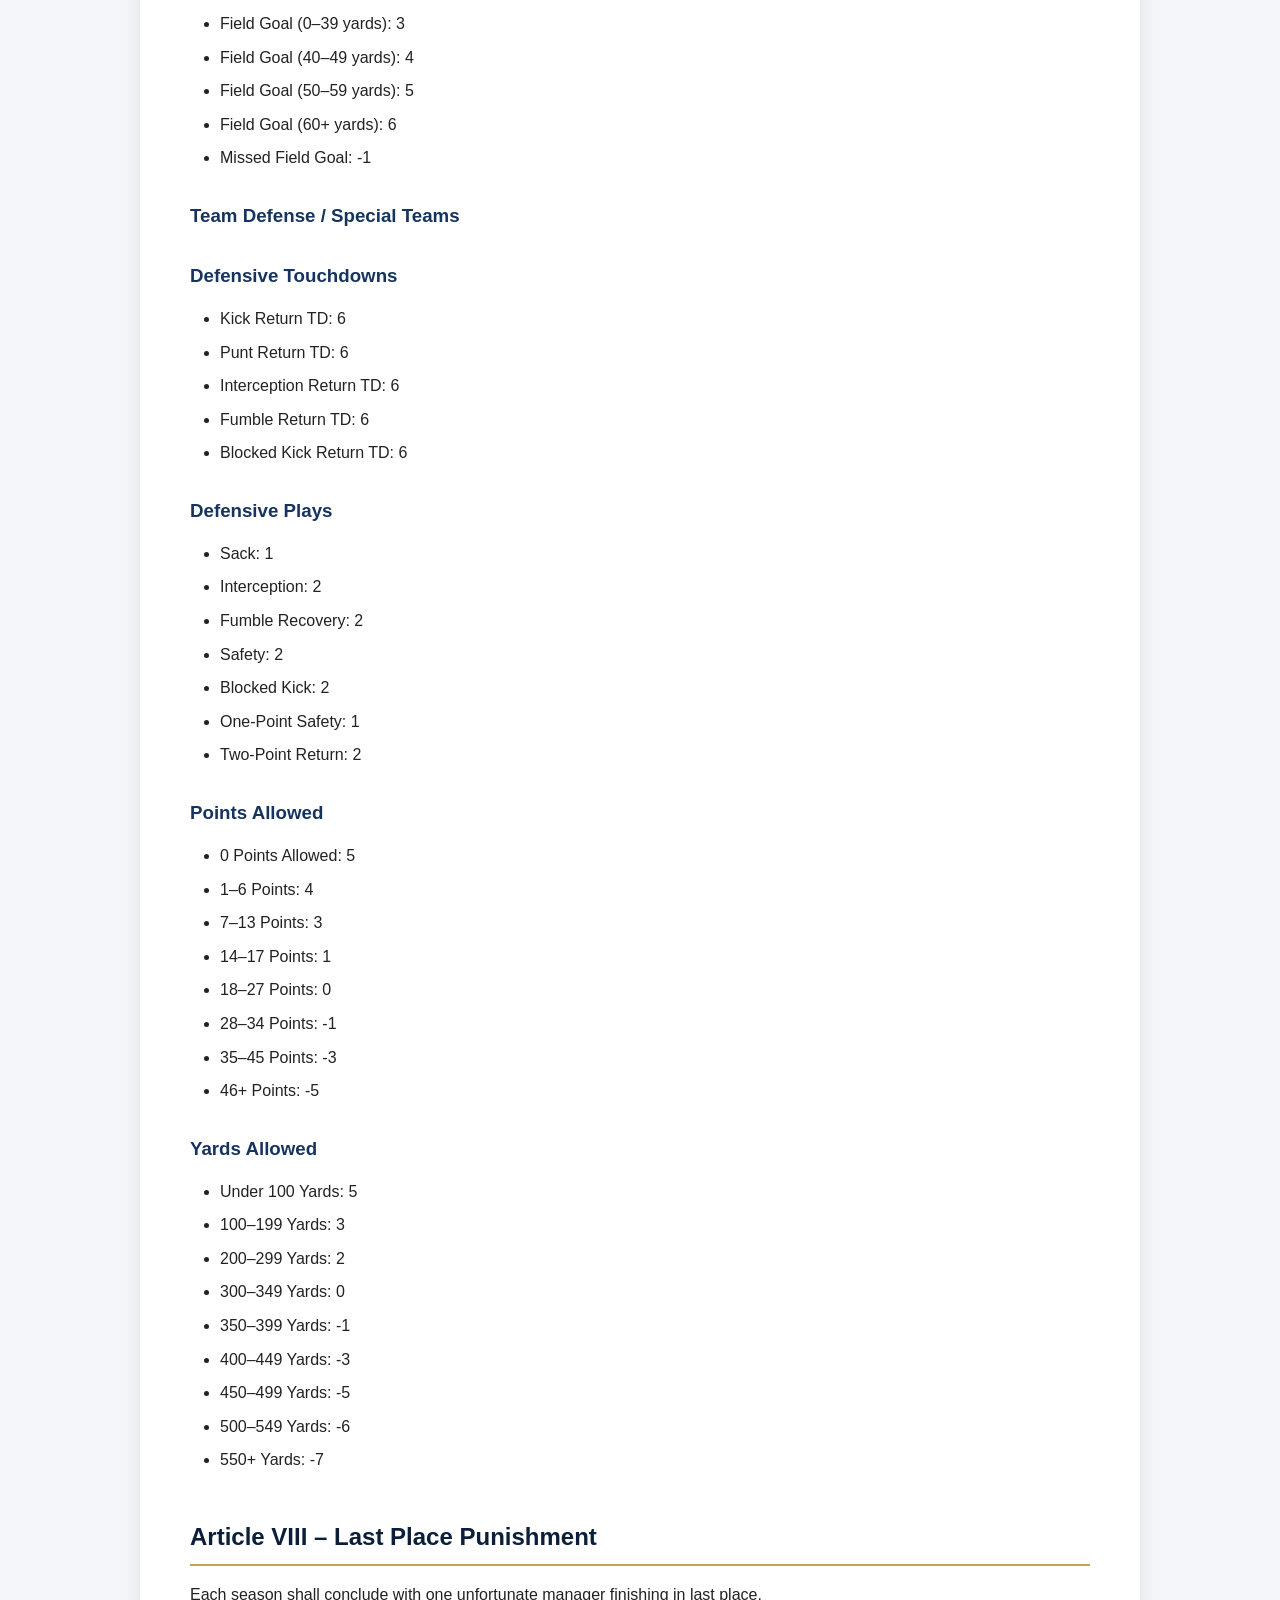
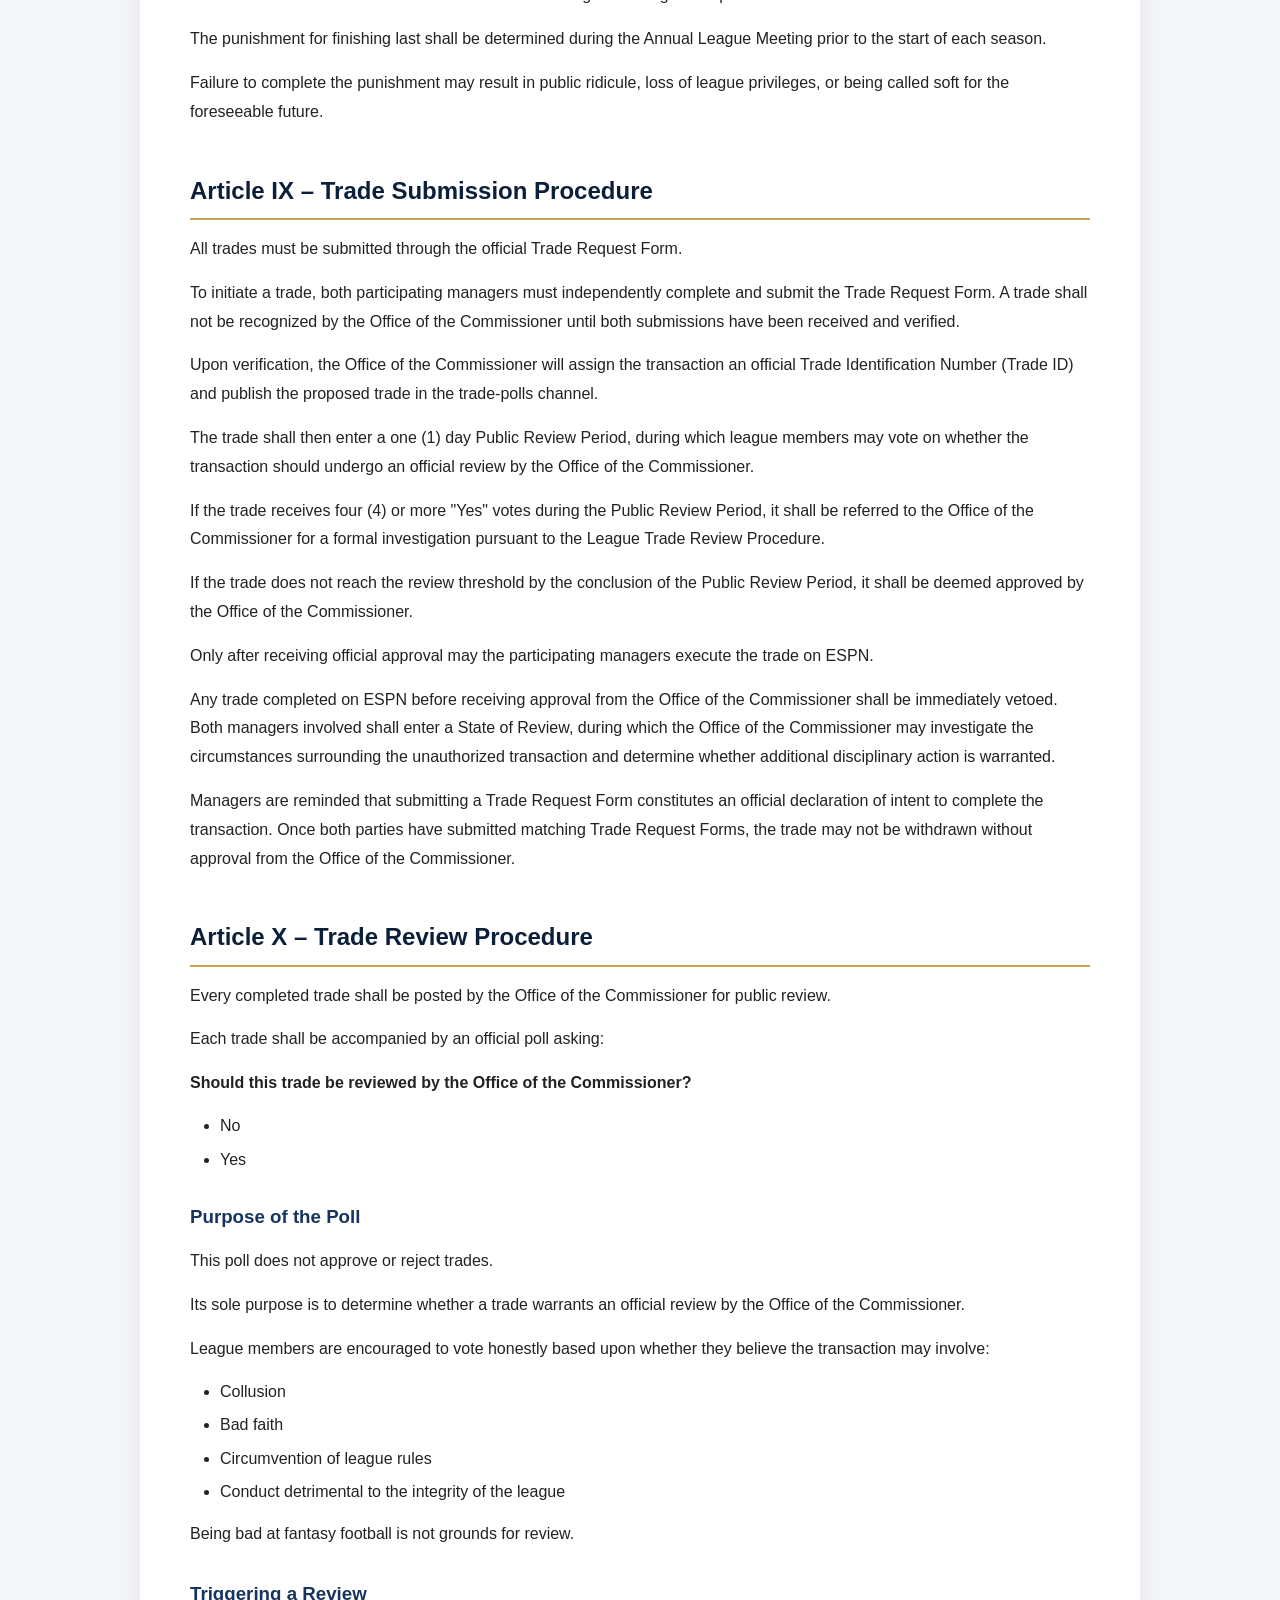
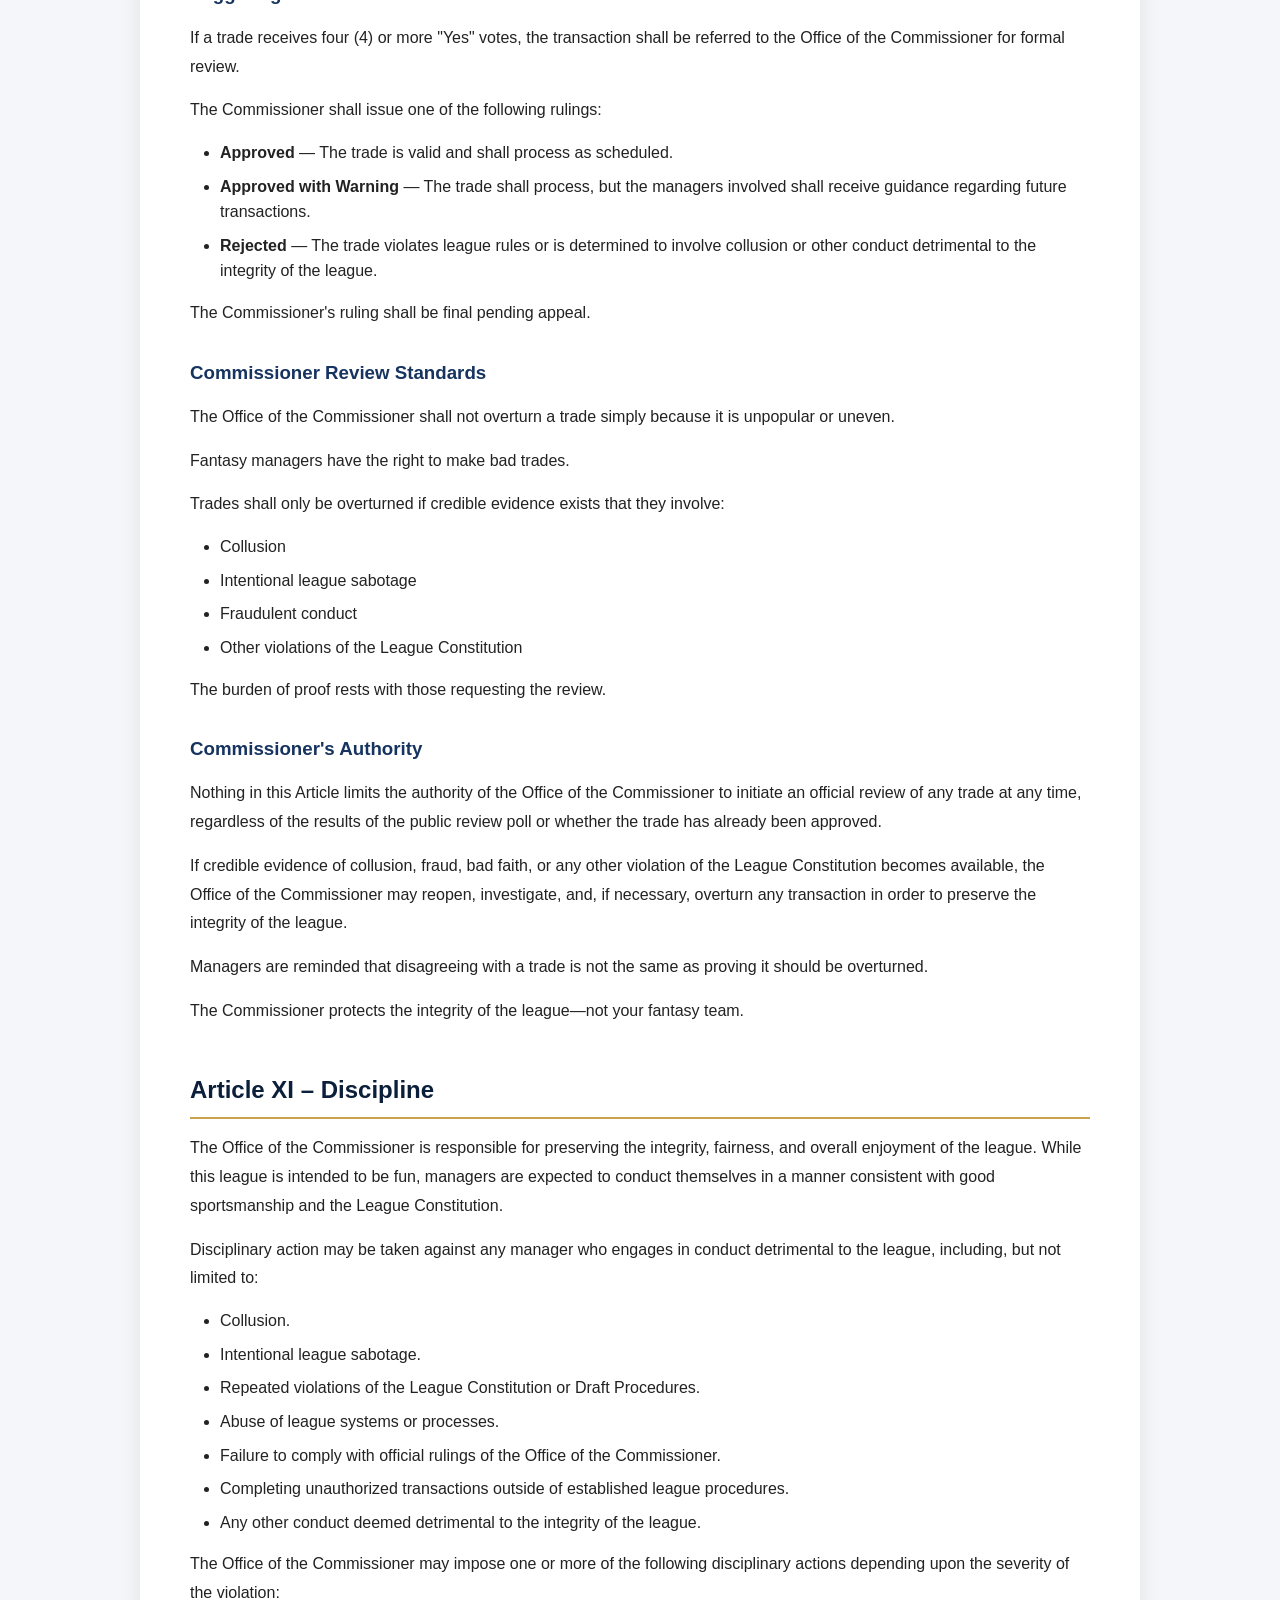
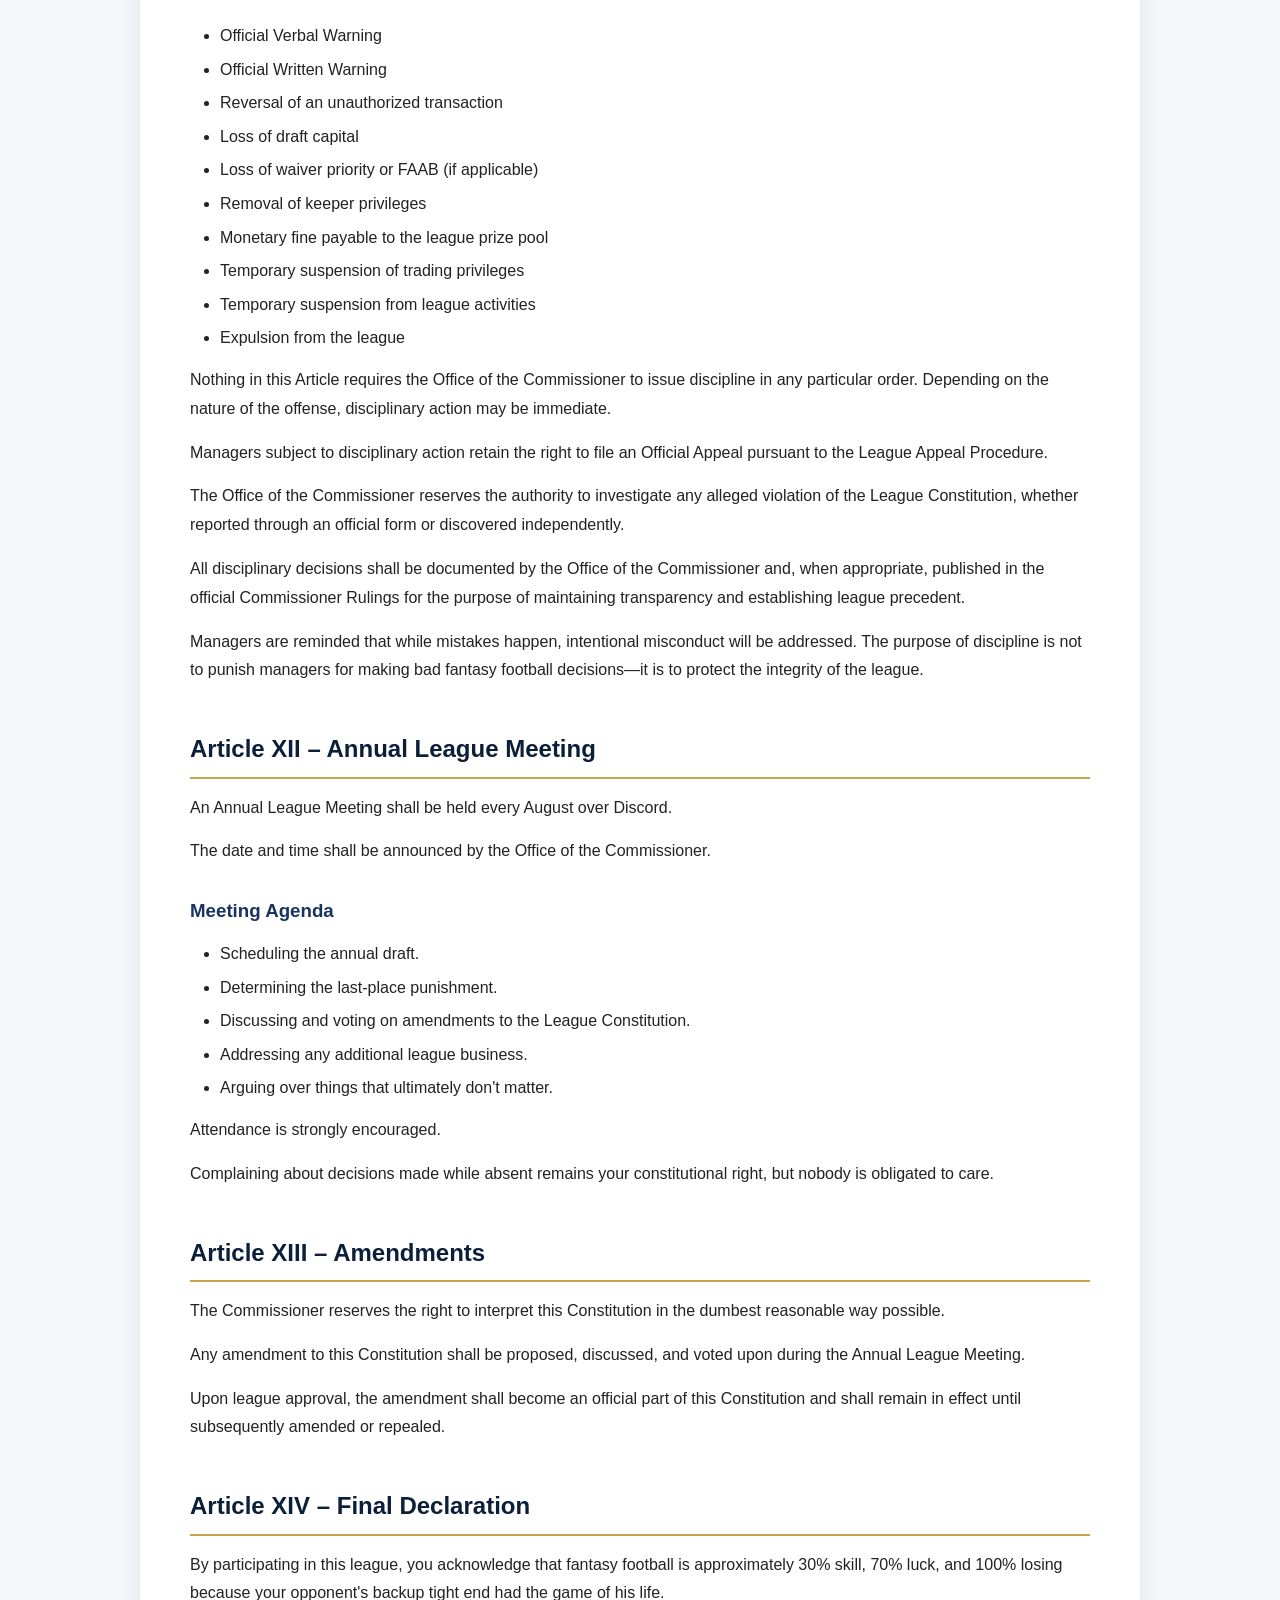
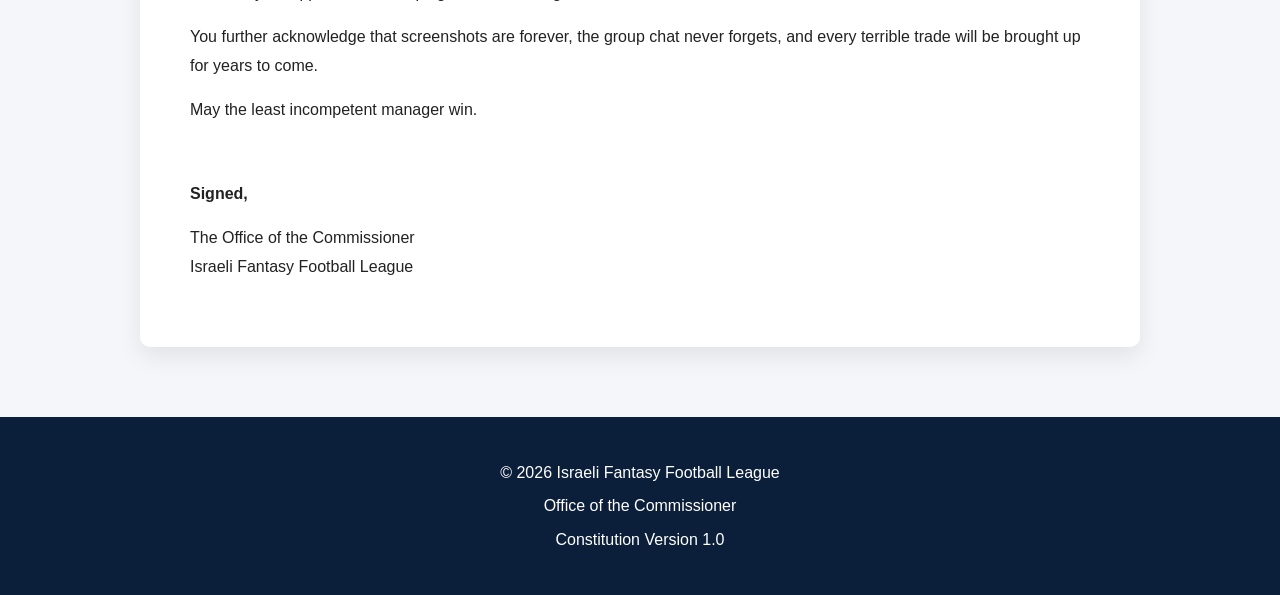
==== commit c5217548: "Update constitution.html" ====
--- a/constitution.html
+++ b/constitution.html
@@ -158,10 +158,6 @@
 
 <p>
 
-This Discord server is the official headquarters of the league.
-
-</p>
-
 <p>
 
 All league announcements, rule changes, scheduling, voting, trade discussions, complaints, league business, and general nonsense must take place here.
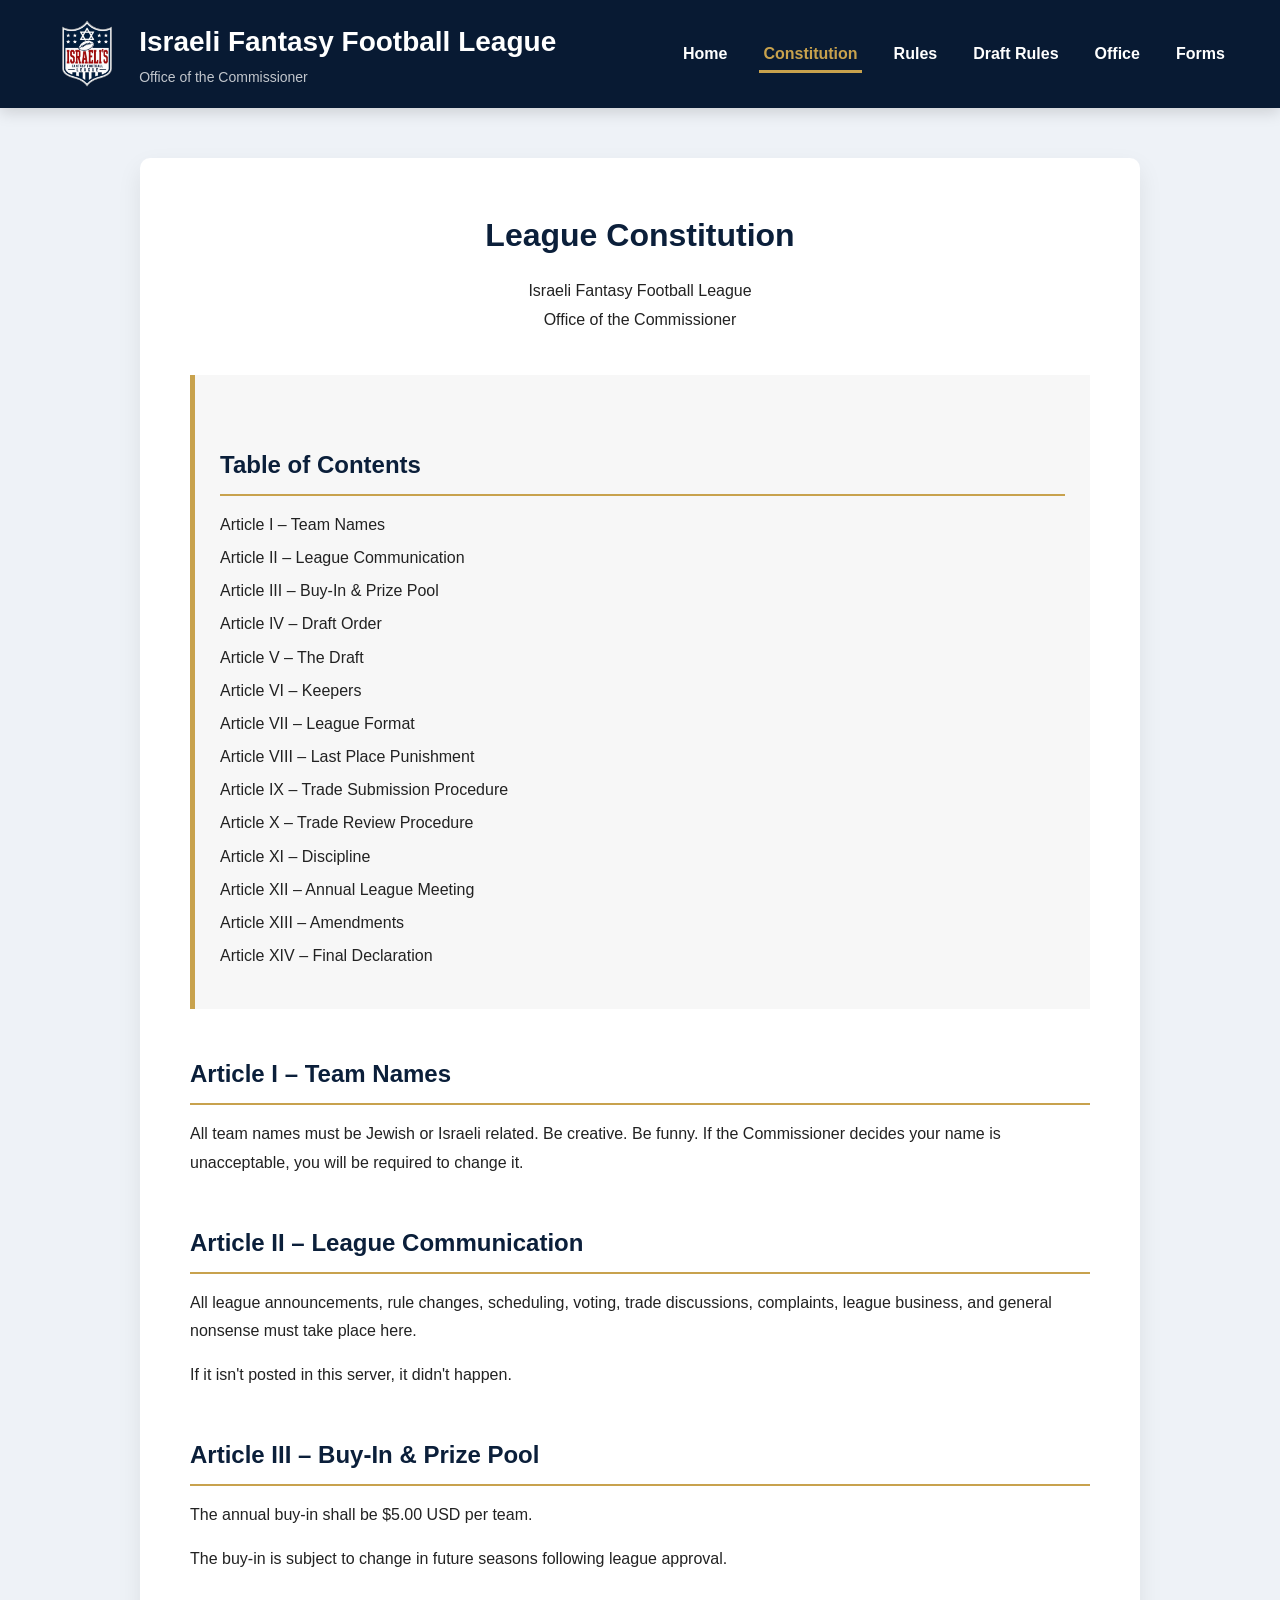
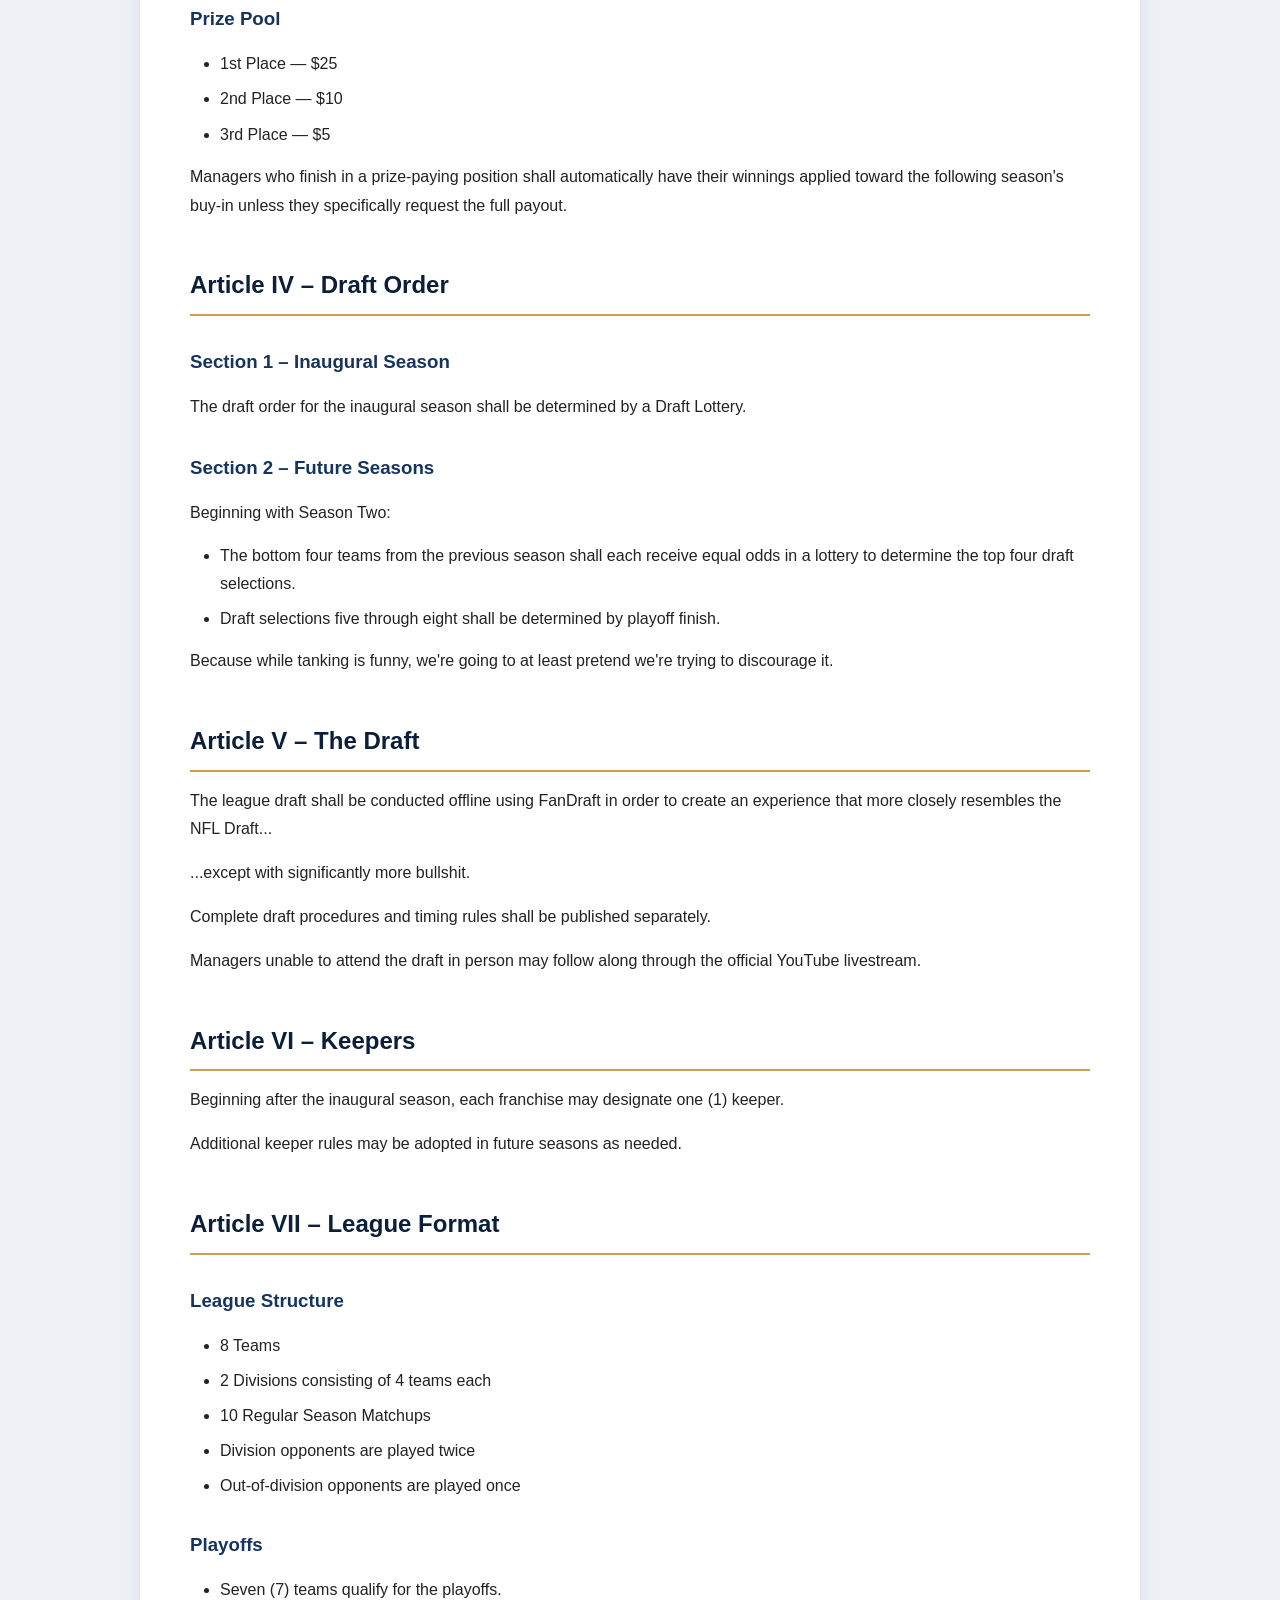
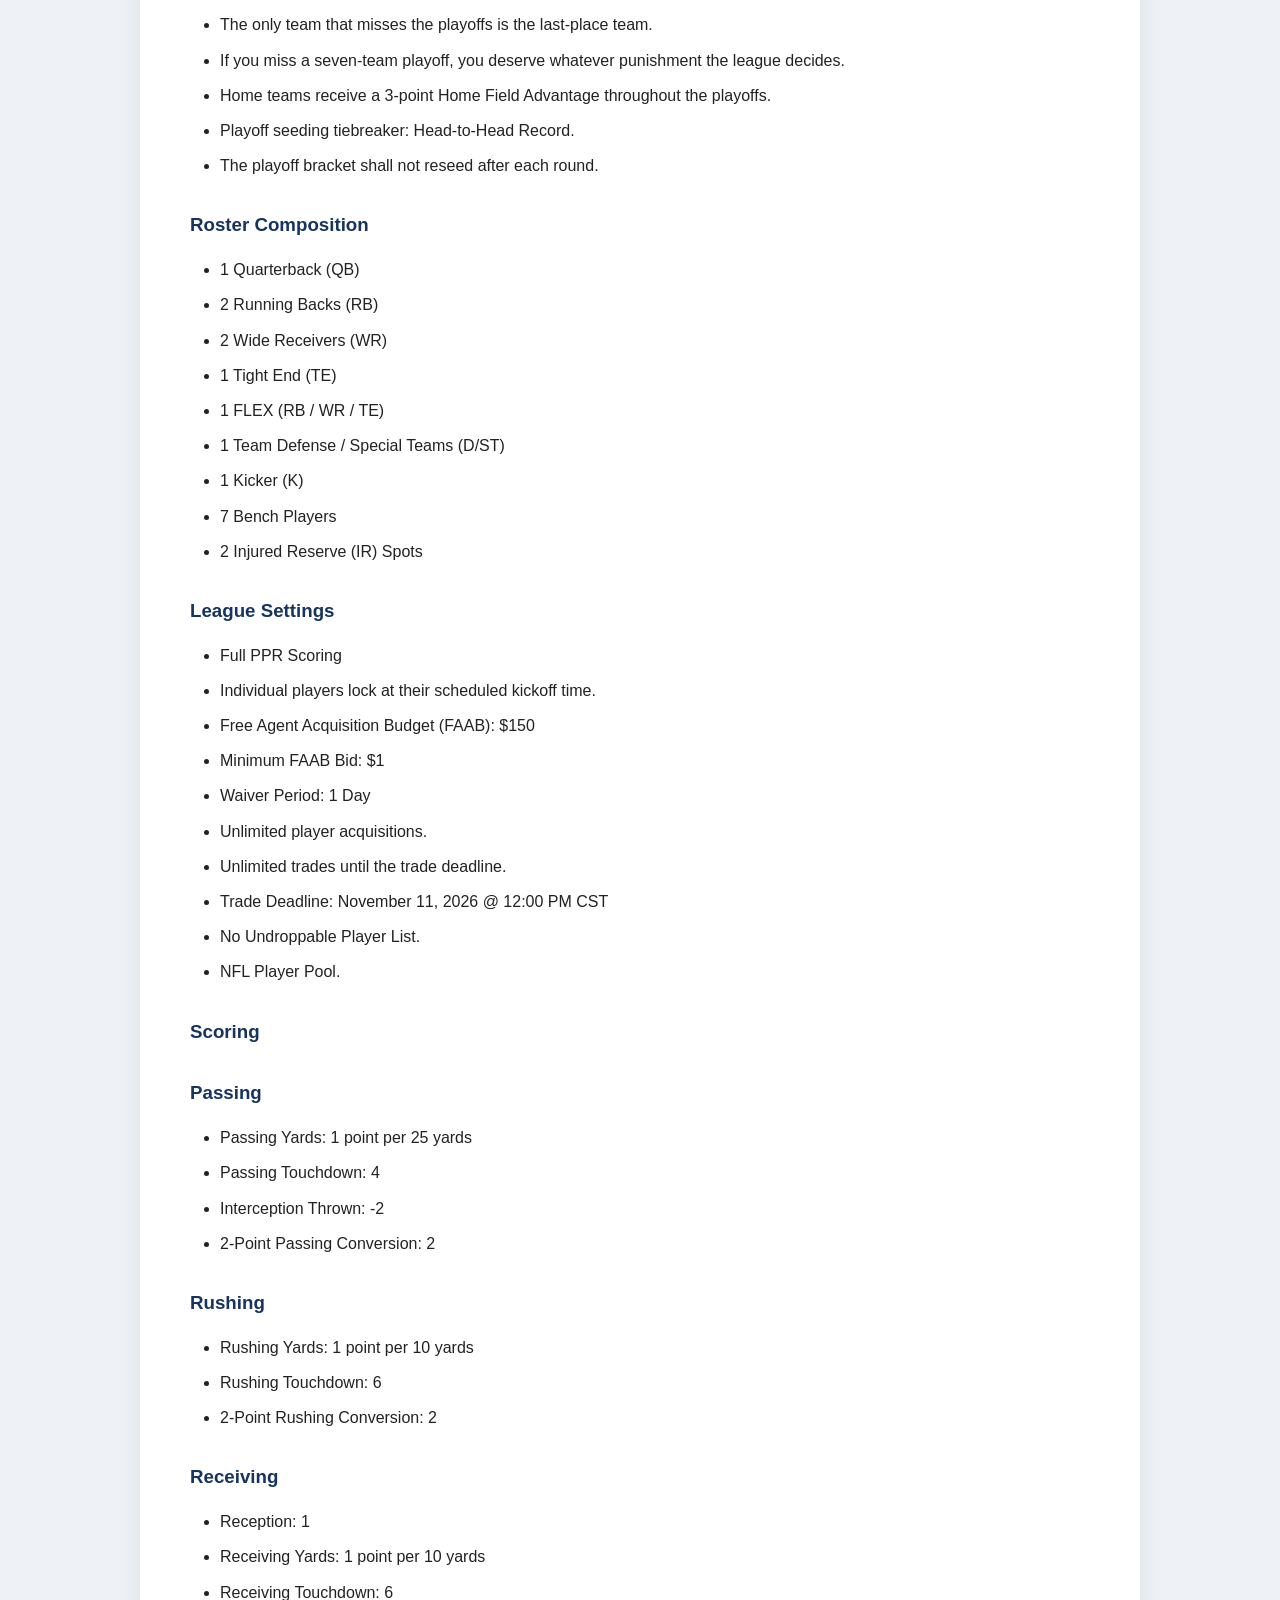
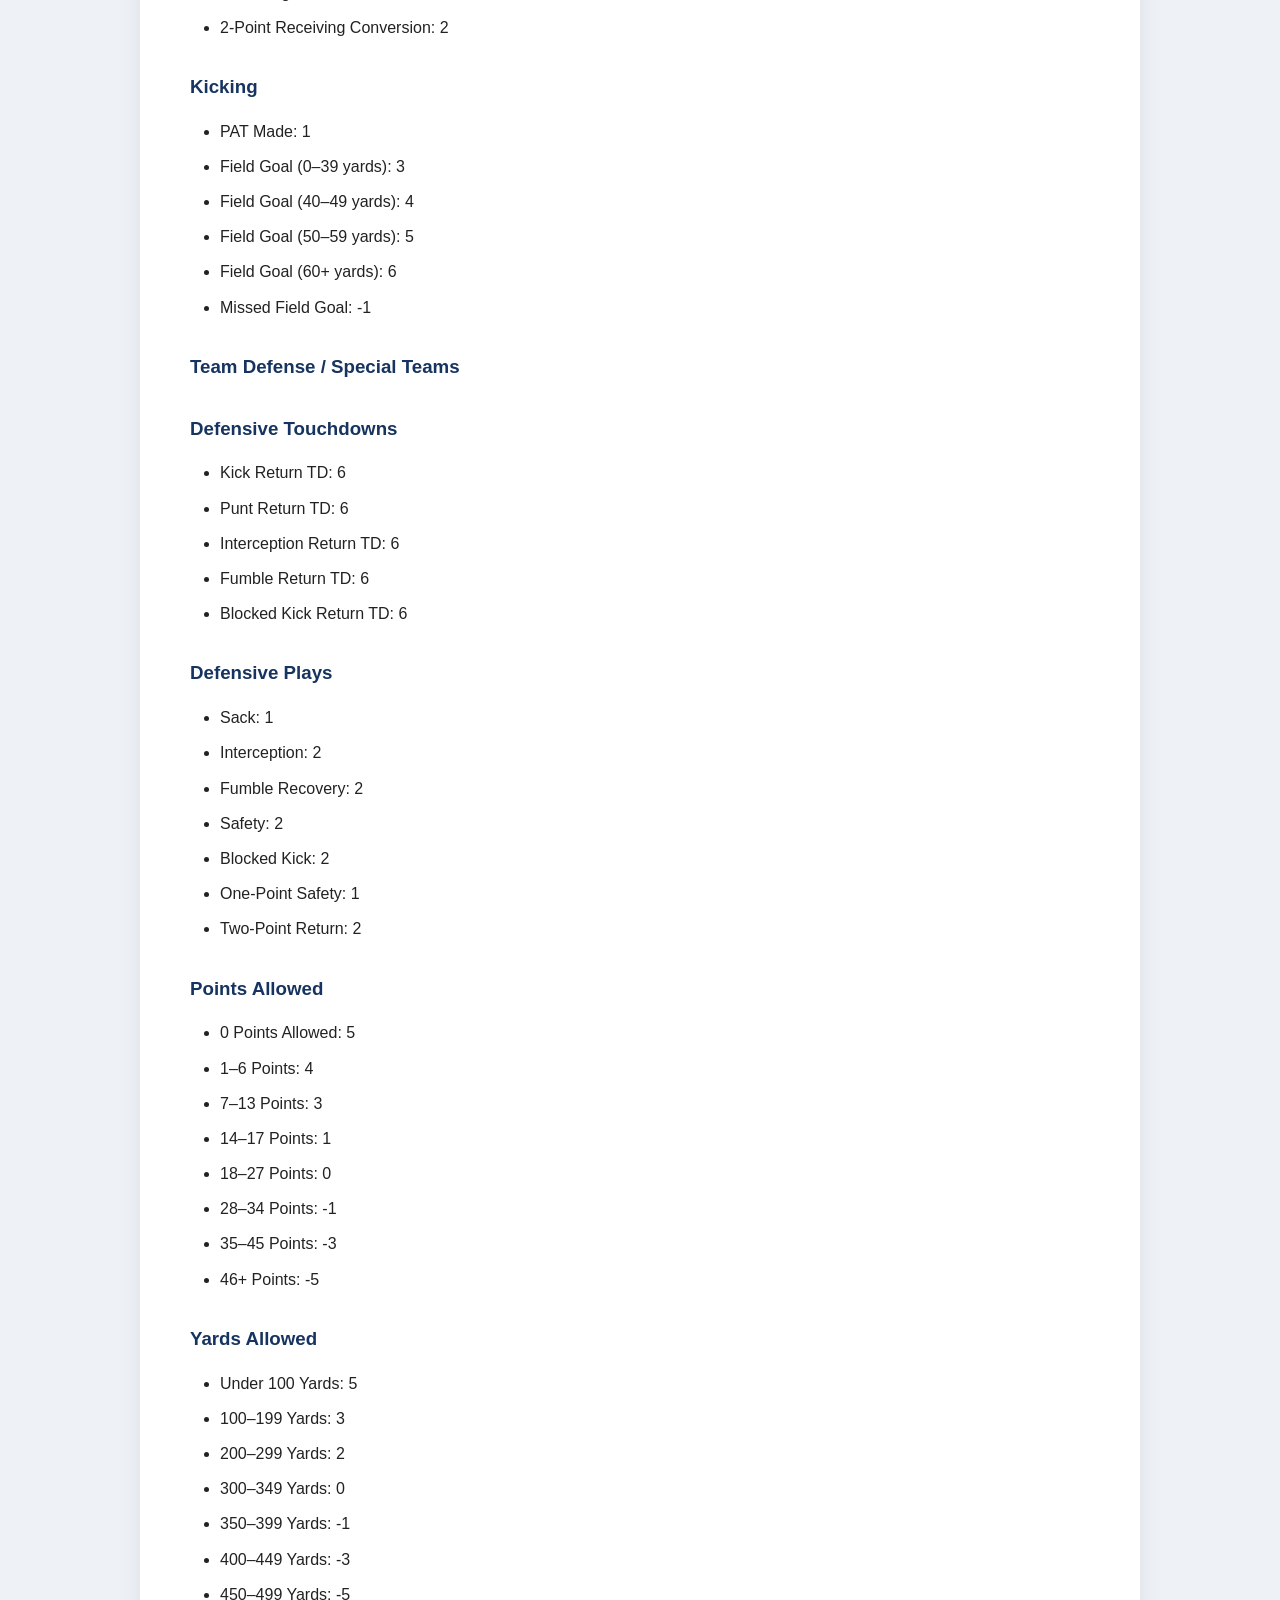
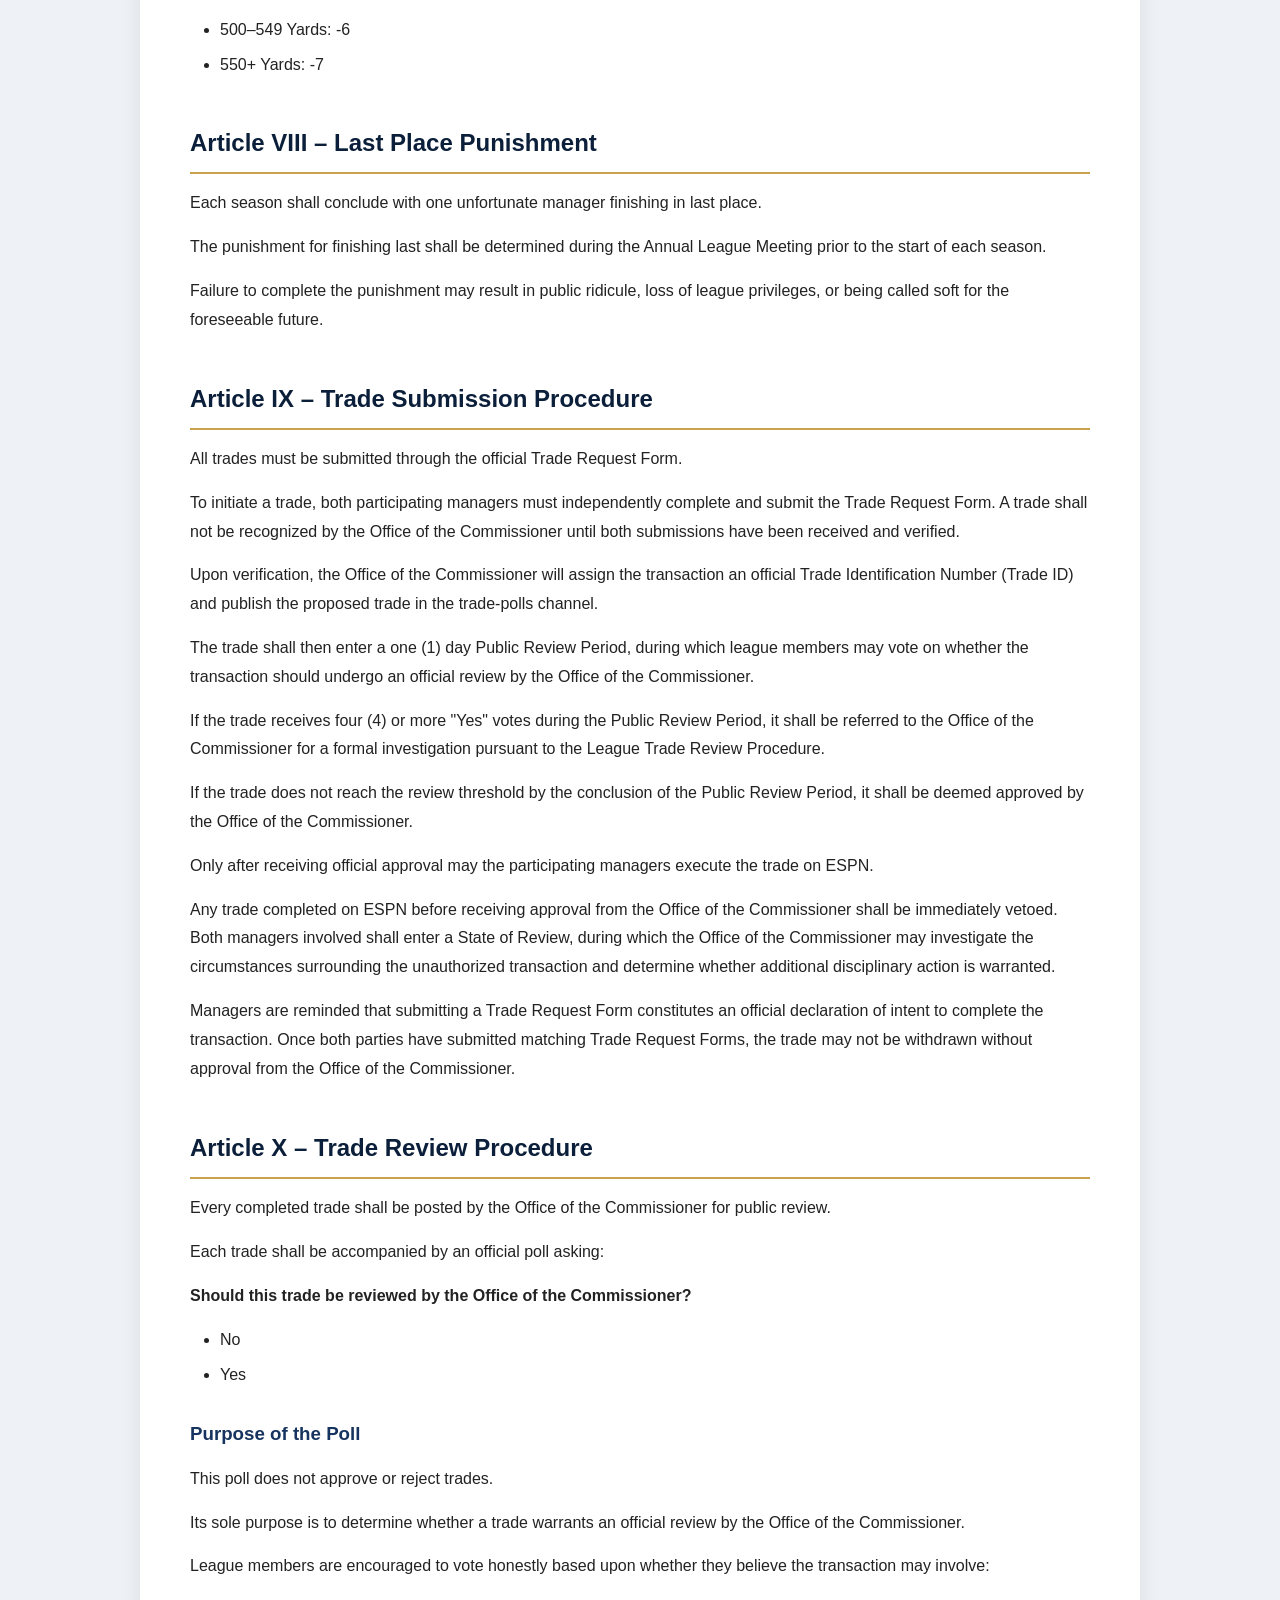
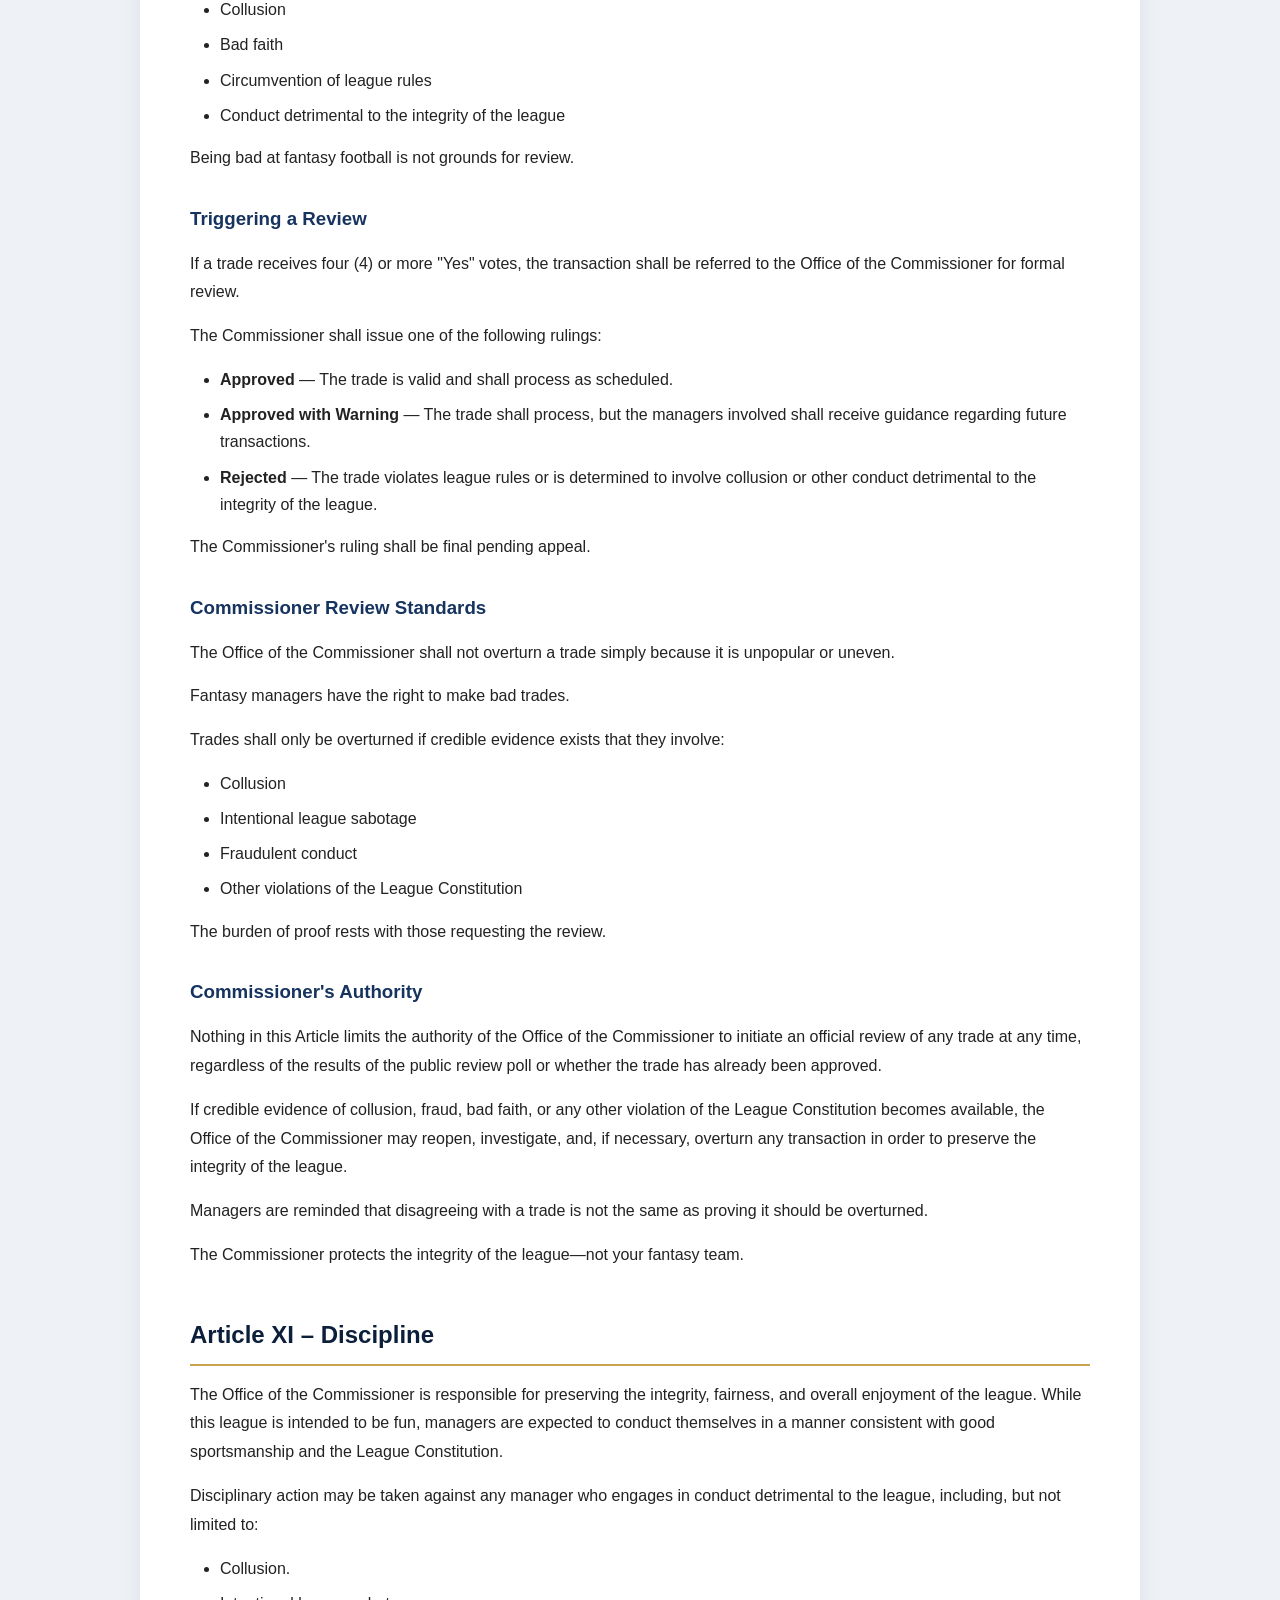
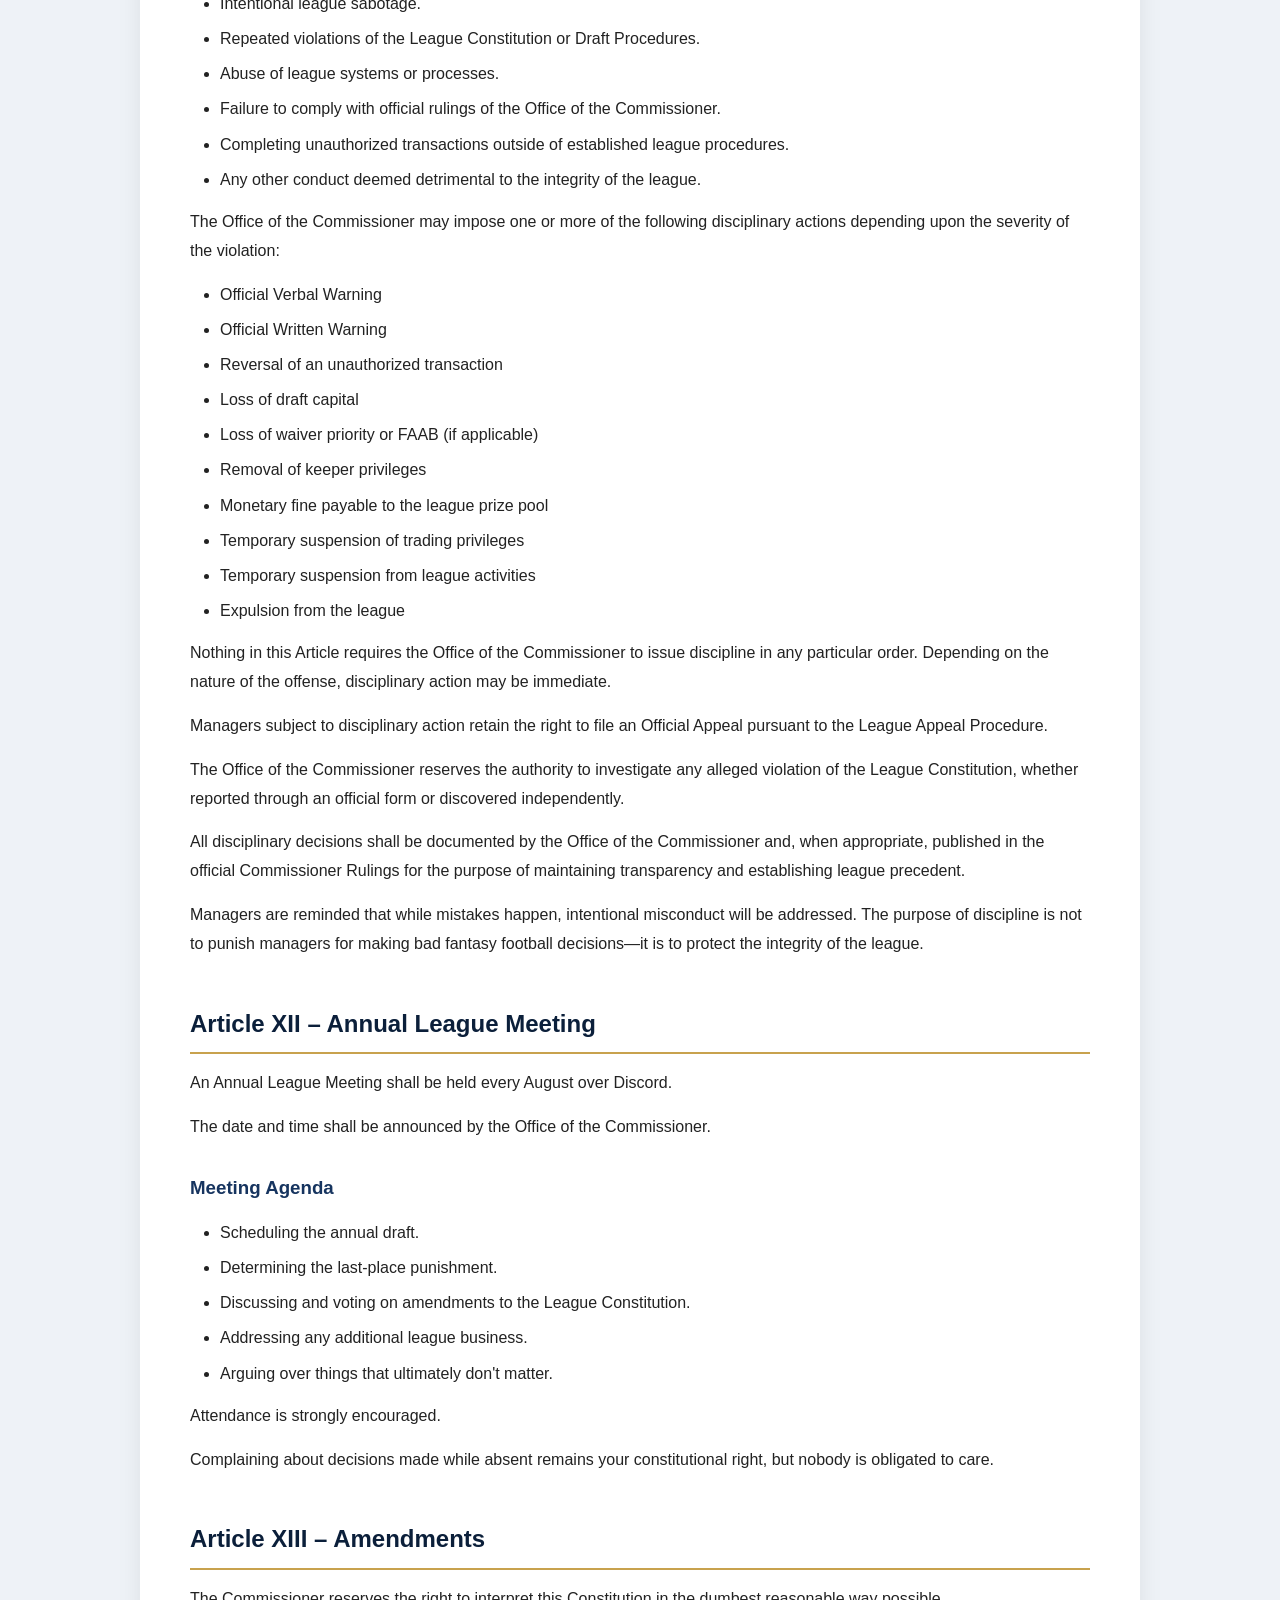
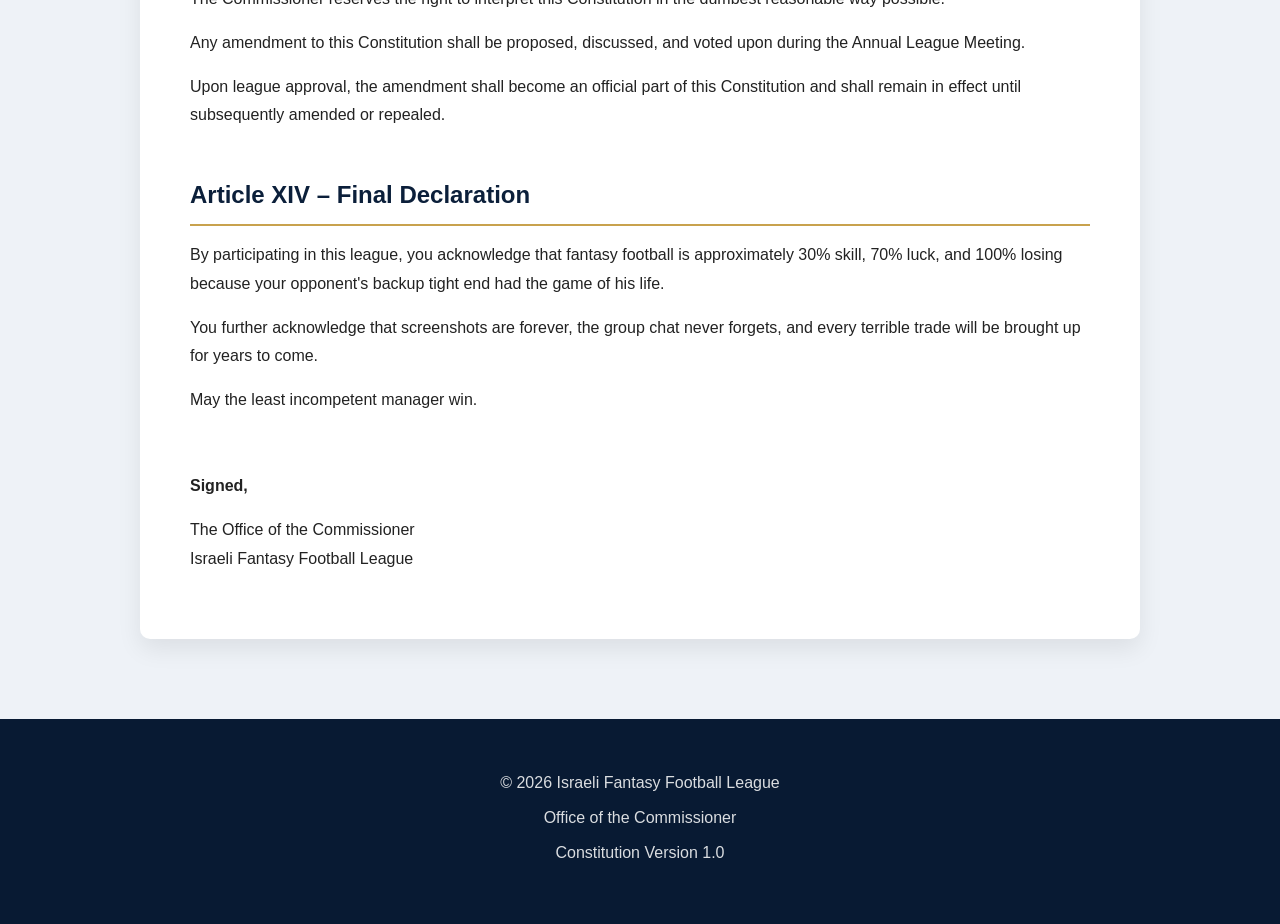
==== commit 3f6acd5d: "Update constitution.html" ====
--- a/constitution.html
+++ b/constitution.html
@@ -100,9 +100,8 @@
 <li><a href="constitution.html" class="active">Constitution</a></li>
 <li><a href="rules.html">Rules</a></li>
 <li><a href="draft-rules.html">Draft Rules</a></li>
-<li><a href="trade-ledger.html">Trade Ledger</a></li>
 <li><a href="office.html">Office</a></li>
-<li><a href="team-info-form.html">Forms</a></li>
+<li><a href="form.html">Forms</a></li>
 
 </ul>
 
--- a/css/style.css
+++ b/css/style.css
@@ -1,383 +1,1079 @@
-/* ==========================================================
-   Israeli Fantasy Football League
-   Official Website Stylesheet
-   Version 1.0
-========================================================== */
+/* ==========================================
+   ISRAELI FANTASY FOOTBALL LEAGUE
+   Official Stylesheet
+   ========================================== */
+
+/* ---------- RESET ---------- */
 
 *{
-    margin:0;
-    padding:0;
-    box-sizing:border-box;
+margin:0;
+padding:0;
+box-sizing:border-box;
 }
 
 html{
-    scroll-behavior:smooth;
+scroll-behavior:smooth;
 }
 
 body{
 
-    font-family:Arial, Helvetica, sans-serif;
-
-    background:#f4f6f9;
-
-    color:#222;
-
-    line-height:1.6;
-
-}
-
-/* ========================= */
+font-family:Arial,Helvetica,sans-serif;
+
+background:#eef2f7;
+
+color:#222;
+
+line-height:1.7;
+
+}
+
+/* ---------- LINKS ---------- */
+
+a{
+
+text-decoration:none;
+
+color:inherit;
+
+transition:.25s;
+
+}
+
+/* ---------- IMAGES ---------- */
+
+img{
+
+max-width:100%;
+
+display:block;
+
+}
+
+/* ---------- CONTAINER ---------- */
 
 .container{
 
-    width:90%;
-
-    max-width:1200px;
-
-    margin:auto;
-
-}
-
-/* ========================= */
+width:92%;
+
+max-width:1400px;
+
+margin:auto;
+
+}
+
+/* ==========================================
+HEADER
+========================================== */
 
 header{
 
-    background:#0b1f3a;
-
-    color:white;
-
-    padding:18px 0;
-
-    border-bottom:4px solid #c8a24d;
+background:#081a33;
+
+color:white;
+
+position:sticky;
+
+top:0;
+
+z-index:999;
+
+box-shadow:0 4px 15px rgba(0,0,0,.15);
 
 }
 
 header .container{
 
-    display:flex;
-
-    justify-content:space-between;
-
-    align-items:center;
-
-    flex-wrap:wrap;
-
-}
+display:flex;
+
+justify-content:space-between;
+
+align-items:center;
+
+padding:18px 0;
+
+}
+
+/* ---------- LOGO ---------- */
 
 .logo{
 
-    display:flex;
-
-    align-items:center;
-
-    gap:15px;
+display:flex;
+
+align-items:center;
+
+gap:16px;
 
 }
 
 .logo img{
 
-    height:70px;
+height:72px;
 
 }
 
 .logo h1{
 
-    font-size:26px;
+font-size:28px;
+
+font-weight:bold;
 
 }
 
 .logo p{
 
-    color:#d8d8d8;
-
-    font-size:14px;
-
-}
+font-size:14px;
+
+opacity:.75;
+
+}
+
+/* ---------- NAVIGATION ---------- */
 
 nav ul{
 
-    display:flex;
-
-    gap:25px;
-
-    list-style:none;
+display:flex;
+
+list-style:none;
+
+gap:28px;
+
+align-items:center;
+
+}
+
+nav li{
+
+list-style:none;
 
 }
 
 nav a{
 
-    color:white;
-
-    text-decoration:none;
-
-    font-weight:bold;
-
-    transition:.25s;
+color:white;
+
+font-weight:600;
+
+padding:8px 4px;
+
+border-bottom:3px solid transparent;
 
 }
 
 nav a:hover{
 
-    color:#c8a24d;
+color:#c8a24d;
+
+border-bottom:3px solid #c8a24d;
 
 }
 
 nav a.active{
 
-    color:#c8a24d;
-
-}
-
-/* ========================= */
+color:#c8a24d;
+
+border-bottom:3px solid #c8a24d;
+
+}
+
+/* ==========================================
+PAGE HEADER
+========================================== */
+
+.page-header{
+
+background:#081a33;
+
+color:white;
+
+text-align:center;
+
+padding:70px 20px;
+
+margin-bottom:60px;
+
+}
+
+.page-header h1{
+
+font-size:52px;
+
+margin-bottom:15px;
+
+}
+
+.page-header p{
+
+max-width:900px;
+
+margin:auto;
+
+font-size:20px;
+
+opacity:.9;
+
+line-height:1.8;
+
+}
+
+/* ==========================================
+GENERAL SECTIONS
+========================================== */
+
+.section{
+
+max-width:1200px;
+
+margin:70px auto;
+
+padding:0 20px;
+
+}
+
+.section h2{
+
+font-size:36px;
+
+color:#081a33;
+
+margin-bottom:25px;
+
+padding-bottom:10px;
+
+border-bottom:4px solid #c8a24d;
+
+}
+
+.section p{
+
+font-size:18px;
+
+line-height:1.8;
+
+color:#444;
+
+margin-bottom:18px;
+
+}
+
+/* ==========================================
+   HERO SLIDESHOW
+========================================== */
 
 .hero{
 
-    background:white;
-
-    padding:90px 20px;
-
-    text-align:center;
-
-    border-bottom:1px solid #ddd;
-
-}
-
-.hero h2{
-
-    color:#666;
-
-    font-weight:400;
-
-    margin-bottom:15px;
-
-}
-
-.hero h1{
-
-    font-size:54px;
-
-    color:#0b1f3a;
-
-    margin-bottom:25px;
-
-}
-
-.hero p{
-
-    max-width:750px;
-
-    margin:auto;
-
-    font-size:20px;
-
-    color:#555;
-
-}
-
-.hero-buttons{
-
-    margin-top:45px;
-
-}
-
-/* ========================= */
-
-.button{
-
-    display:inline-block;
-
-    background:#0b1f3a;
-
-    color:white;
-
-    text-decoration:none;
-
-    padding:14px 28px;
-
-    border-radius:6px;
-
-    margin:8px;
-
-    transition:.25s;
-
-    font-weight:bold;
-
-}
-
-.button:hover{
-
-    background:#16345f;
-
-}
-
-.button.secondary{
-
-    background:#c8a24d;
-
-    color:#111;
-
-}
-
-.button.secondary:hover{
-
-    background:#d9b96b;
-
-}
-
-/* ========================= */
-
-.cards{
-
-    padding:70px 0;
-
-}
-
-.cards h2{
-
-    text-align:center;
-
-    color:#0b1f3a;
-
-    margin-bottom:45px;
-
-    font-size:34px;
-
-}
+position:relative;
+
+width:100%;
+
+height:650px;
+
+overflow:hidden;
+
+background:#000;
+
+}
+
+.slide{
+
+position:absolute;
+
+top:0;
+
+left:0;
+
+width:100%;
+
+height:100%;
+
+opacity:0;
+
+transition:opacity .8s ease-in-out;
+
+}
+
+.slide.active{
+
+opacity:1;
+
+z-index:1;
+
+}
+
+.slide img{
+
+width:100%;
+
+height:100%;
+
+object-fit:cover;
+
+}
+
+.overlay{
+
+position:absolute;
+
+top:0;
+
+left:0;
+
+width:100%;
+
+height:100%;
+
+background:linear-gradient(rgba(0,0,0,.05),rgba(0,0,0,.35));
+
+z-index:2;
+
+}
+
+.prev,
+.next{
+
+position:absolute;
+
+top:50%;
+
+transform:translateY(-50%);
+
+width:55px;
+
+height:55px;
+
+border:none;
+
+border-radius:50%;
+
+background:rgba(8,26,51,.75);
+
+color:white;
+
+font-size:28px;
+
+cursor:pointer;
+
+z-index:5;
+
+transition:.25s;
+
+}
+
+.prev{
+
+left:25px;
+
+}
+
+.next{
+
+right:25px;
+
+}
+
+.prev:hover,
+.next:hover{
+
+background:#c8a24d;
+
+}
+
+.dots{
+
+position:absolute;
+
+bottom:25px;
+
+left:50%;
+
+transform:translateX(-50%);
+
+display:flex;
+
+gap:12px;
+
+z-index:5;
+
+}
+
+.dot{
+
+width:14px;
+
+height:14px;
+
+border-radius:50%;
+
+background:white;
+
+opacity:.4;
+
+cursor:pointer;
+
+transition:.25s;
+
+}
+
+.dot.active{
+
+background:#c8a24d;
+
+opacity:1;
+
+}
+
+/* ==========================================
+   CARDS
+========================================== */
 
 .card-grid{
 
-    display:grid;
-
-    grid-template-columns:repeat(auto-fit,minmax(280px,1fr));
-
-    gap:30px;
+display:grid;
+
+grid-template-columns:repeat(auto-fit,minmax(300px,1fr));
+
+gap:30px;
+
+margin-top:35px;
 
 }
 
 .card{
 
-    background:white;
-
-    padding:30px;
-
-    border-radius:10px;
-
-    text-decoration:none;
-
-    color:#222;
-
-    border-top:5px solid #c8a24d;
-
-    box-shadow:0 8px 20px rgba(0,0,0,.08);
-
-    transition:.25s;
+background:white;
+
+padding:35px;
+
+border-radius:12px;
+
+box-shadow:0 10px 30px rgba(0,0,0,.08);
+
+border-top:6px solid #c8a24d;
+
+transition:.25s;
 
 }
 
 .card:hover{
 
-    transform:translateY(-6px);
-
-}
-
+transform:translateY(-8px);
+
+box-shadow:0 18px 40px rgba(0,0,0,.15);
+
+}
+
+.card h2,
 .card h3{
 
-    color:#0b1f3a;
-
-    margin-bottom:15px;
+color:#081a33;
+
+margin-bottom:15px;
 
 }
 
 .card p{
 
-    color:#666;
-
-}
-
-/* ========================= */
-
-.about{
-
-    background:white;
-
-    padding:80px 0;
-
-    text-align:center;
-
-}
-
-.about h2{
-
-    color:#0b1f3a;
-
-    margin-bottom:25px;
-
-    font-size:34px;
-
-}
-
-.about p{
-
-    max-width:850px;
-
-    margin:auto;
-
-    font-size:18px;
-
-}
-
-/* ========================= */
+color:#555;
+
+}
+
+/* ==========================================
+   BUTTONS
+========================================== */
+
+.button,
+.btn{
+
+display:inline-block;
+
+padding:14px 30px;
+
+background:#081a33;
+
+color:white;
+
+font-weight:bold;
+
+border-radius:8px;
+
+border:none;
+
+cursor:pointer;
+
+transition:.25s;
+
+}
+
+.button:hover,
+.btn:hover{
+
+background:#c8a24d;
+
+color:white;
+
+}
+
+/* ==========================================
+   TABLES
+========================================== */
+
+table{
+
+width:100%;
+
+border-collapse:collapse;
+
+background:white;
+
+border-radius:12px;
+
+overflow:hidden;
+
+box-shadow:0 10px 30px rgba(0,0,0,.08);
+
+}
+
+th{
+
+background:#081a33;
+
+color:white;
+
+padding:16px;
+
+text-align:left;
+
+}
+
+td{
+
+padding:16px;
+
+border-bottom:1px solid #e5e5e5;
+
+}
+
+tr:nth-child(even){
+
+background:#fafafa;
+
+}
+
+tr:hover{
+
+background:#f2f6fb;
+
+}
+
+/* ==========================================
+   NOTICE / INFO BOXES
+========================================== */
+
+.notice{
+
+background:white;
+
+padding:35px;
+
+border-left:6px solid #c8a24d;
+
+border-radius:10px;
+
+box-shadow:0 10px 30px rgba(0,0,0,.08);
+
+margin:35px 0;
+
+}
+
+.notice h2{
+
+color:#081a33;
+
+margin-bottom:15px;
+
+border:none;
+
+padding:0;
+
+}
+
+.notice p{
+
+margin-bottom:15px;
+
+}
+
+/* ==========================================
+   ICON CIRCLES
+========================================== */
+
+.icon{
+
+width:90px;
+
+height:90px;
+
+margin:0 auto 25px;
+
+border-radius:50%;
+
+background:#081a33;
+
+display:flex;
+
+justify-content:center;
+
+align-items:center;
+
+font-size:42px;
+
+color:white;
+
+}
+
+/* ==========================================
+   QUOTE SECTION
+========================================== */
+
+.quote{
+
+text-align:center;
+
+padding:80px 20px;
+
+font-size:30px;
+
+font-style:italic;
+
+color:#081a33;
+
+max-width:900px;
+
+margin:auto;
+
+}
+
+.quote p{
+
+margin-top:20px;
+
+font-size:18px;
+
+font-style:normal;
+
+color:#666;
+
+}
+
+/* ==========================================
+   FORMS
+========================================== */
+
+.form-grid{
+
+display:grid;
+
+grid-template-columns:repeat(auto-fit,minmax(320px,1fr));
+
+gap:35px;
+
+margin:40px 0;
+
+}
+
+.form-card{
+
+background:white;
+
+padding:40px;
+
+border-radius:12px;
+
+text-align:center;
+
+box-shadow:0 10px 30px rgba(0,0,0,.08);
+
+border-top:6px solid #c8a24d;
+
+transition:.25s;
+
+}
+
+.form-card:hover{
+
+transform:translateY(-8px);
+
+box-shadow:0 18px 40px rgba(0,0,0,.15);
+
+}
+
+.form-card h2{
+
+margin-bottom:18px;
+
+color:#081a33;
+
+}
+
+.form-card p{
+
+margin-bottom:25px;
+
+color:#555;
+
+line-height:1.8;
+
+}
+
+.form-button{
+
+display:inline-block;
+
+background:#081a33;
+
+color:white;
+
+padding:14px 28px;
+
+border-radius:8px;
+
+font-weight:bold;
+
+transition:.25s;
+
+}
+
+.form-button:hover{
+
+background:#c8a24d;
+
+color:white;
+
+}
+
+/* ==========================================
+   STATUS BADGES
+========================================== */
+
+.badge{
+
+display:inline-block;
+
+padding:6px 12px;
+
+border-radius:25px;
+
+font-size:13px;
+
+font-weight:bold;
+
+text-transform:uppercase;
+
+}
+
+.badge-approved{
+
+background:#dff5e2;
+
+color:#1d7f3a;
+
+}
+
+.badge-pending{
+
+background:#fff4d6;
+
+color:#a46d00;
+
+}
+
+.badge-review{
+
+background:#ffe2e2;
+
+color:#b42318;
+
+}
+
+.badge-info{
+
+background:#ddeeff;
+
+color:#004b8d;
+
+}
+
+/* ==========================================
+   FOOTER
+========================================== */
 
 footer{
 
-    background:#0b1f3a;
-
-    color:white;
-
-    text-align:center;
-
-    padding:35px 0;
-
-    margin-top:70px;
+background:#081a33;
+
+color:white;
+
+margin-top:80px;
+
+padding:50px 0;
+
+}
+
+footer .container{
+
+text-align:center;
+
+}
+
+footer h3{
+
+margin-bottom:20px;
 
 }
 
 footer p{
 
-    margin:8px;
-
-}
-
-/* ========================= */
-
-@media(max-width:900px){
+opacity:.85;
+
+margin-bottom:8px;
+
+}
+
+footer a{
+
+color:white;
+
+opacity:.9;
+
+}
+
+footer a:hover{
+
+color:#c8a24d;
+
+}
+
+/* ==========================================
+   UTILITIES
+========================================== */
+
+.text-center{
+
+text-align:center;
+
+}
+
+.text-right{
+
+text-align:right;
+
+}
+
+.mt-20{
+
+margin-top:20px;
+
+}
+
+.mt-40{
+
+margin-top:40px;
+
+}
+
+.mb-20{
+
+margin-bottom:20px;
+
+}
+
+.mb-40{
+
+margin-bottom:40px;
+
+}
+
+.hidden{
+
+display:none;
+
+}
+
+/* ==========================================
+   SCROLLBAR
+========================================== */
+
+::-webkit-scrollbar{
+
+width:10px;
+
+}
+
+::-webkit-scrollbar-track{
+
+background:#e8ecf2;
+
+}
+
+::-webkit-scrollbar-thumb{
+
+background:#081a33;
+
+border-radius:10px;
+
+}
+
+::-webkit-scrollbar-thumb:hover{
+
+background:#c8a24d;
+
+}
+
+/* ==========================================
+   RESPONSIVE
+========================================== */
+
+@media (max-width:900px){
 
 header .container{
 
-    flex-direction:column;
-
-    gap:25px;
+flex-direction:column;
+
+gap:20px;
 
 }
 
 nav ul{
 
-    flex-wrap:wrap;
-
-    justify-content:center;
-
-}
-
-.hero h1{
-
-    font-size:40px;
-
-}
-
-.hero p{
-
-    font-size:18px;
-
-}
-
-}
+flex-wrap:wrap;
+
+justify-content:center;
+
+gap:18px;
+
+}
+
+.logo{
+
+flex-direction:column;
+
+text-align:center;
+
+}
+
+.logo img{
+
+height:60px;
+
+}
+
+.hero{
+
+height:420px;
+
+}
+
+.page-header{
+
+padding:50px 20px;
+
+}
+
+.page-header h1{
+
+font-size:38px;
+
+}
+
+.section h2{
+
+font-size:30px;
+
+}
+
+.card-grid,
+
+.form-grid{
+
+grid-template-columns:1fr;
+
+}
+
+.prev,
+
+.next{
+
+width:45px;
+
+height:45px;
+
+font-size:22px;
+
+}
+
+}
+
+@media (max-width:600px){
+
+.hero{
+
+height:300px;
+
+}
+
+.container{
+
+width:95%;
+
+}
+
+.section{
+
+margin:50px auto;
+
+}
+
+.card,
+
+.form-card{
+
+padding:25px;
+
+}
+
+.button,
+
+.btn,
+
+.form-button{
+
+display:block;
+
+width:100%;
+
+text-align:center;
+
+}
+
+table{
+
+display:block;
+
+overflow-x:auto;
+
+white-space:nowrap;
+
+}
+
+.quote{
+
+font-size:22px;
+
+padding:60px 20px;
+
+}
+
+}
+
+/* ==========================================
+   END OF STYLESHEET
+========================================== */
